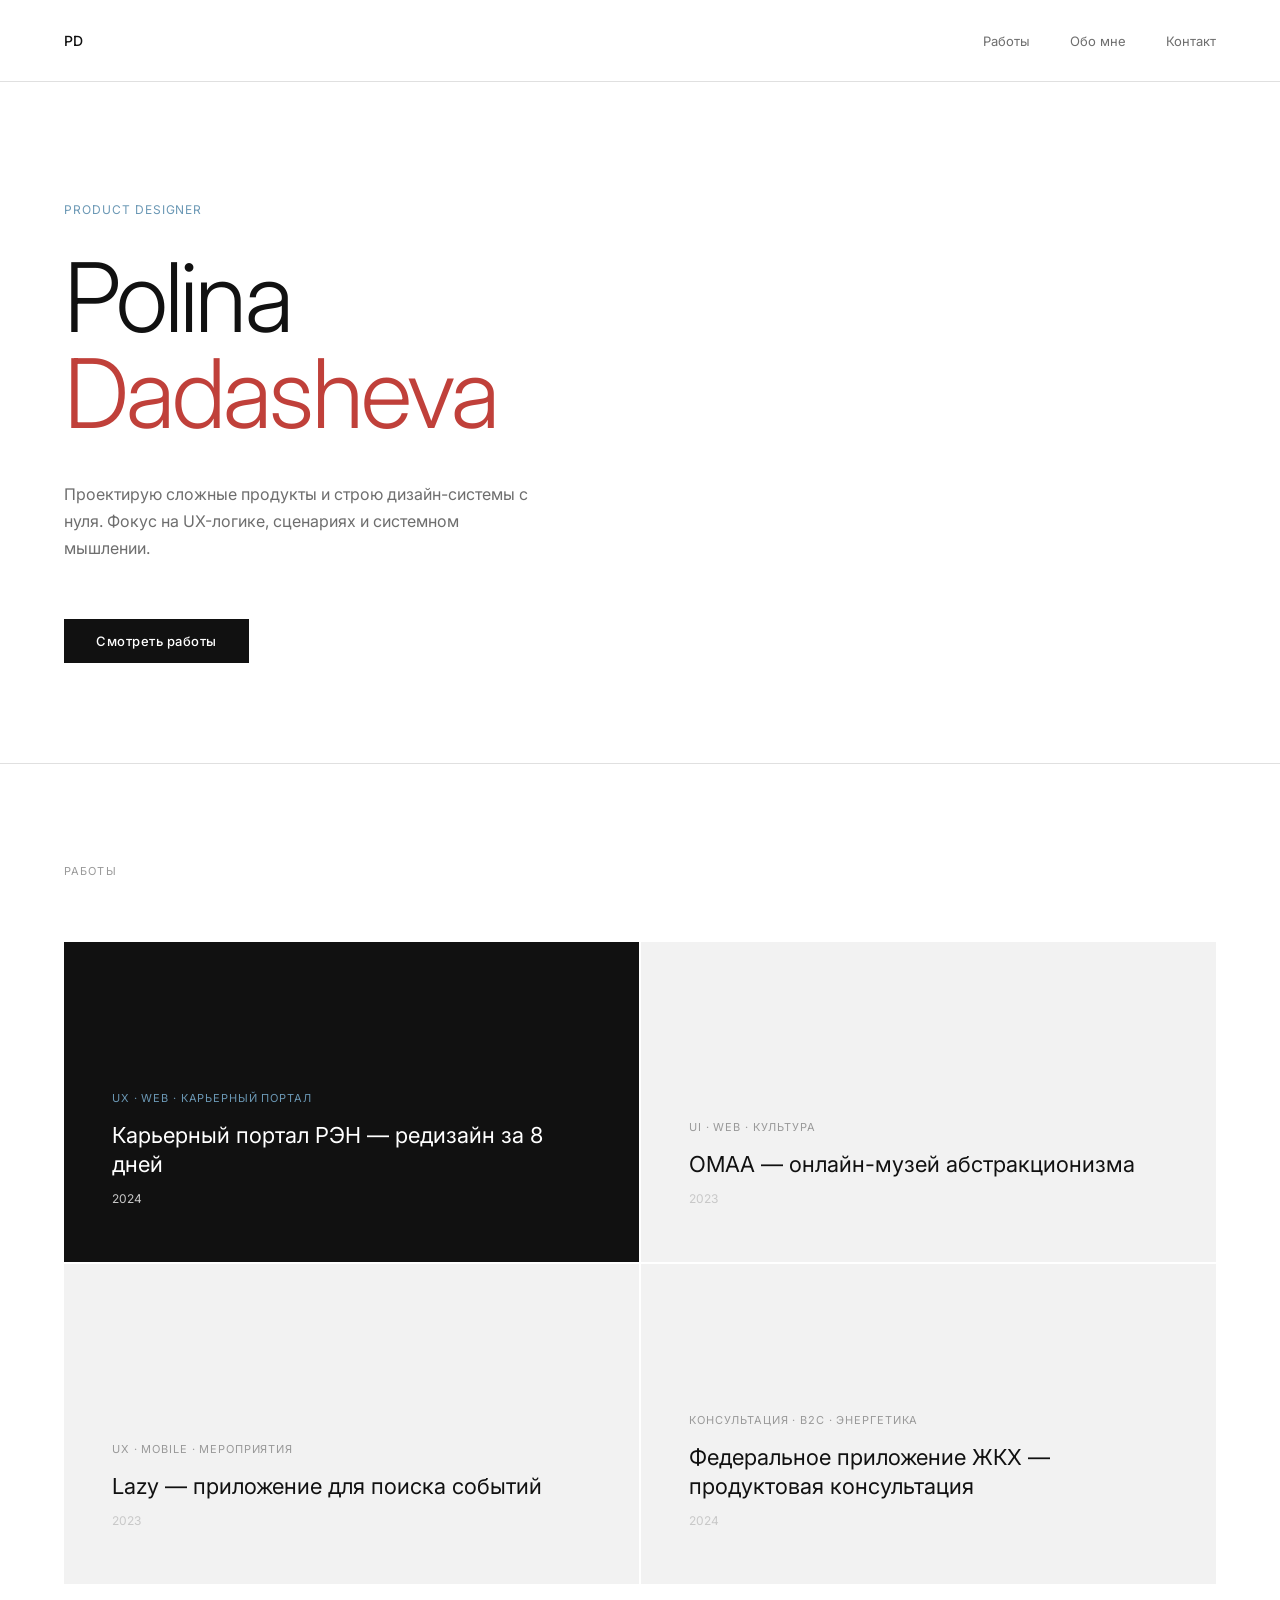
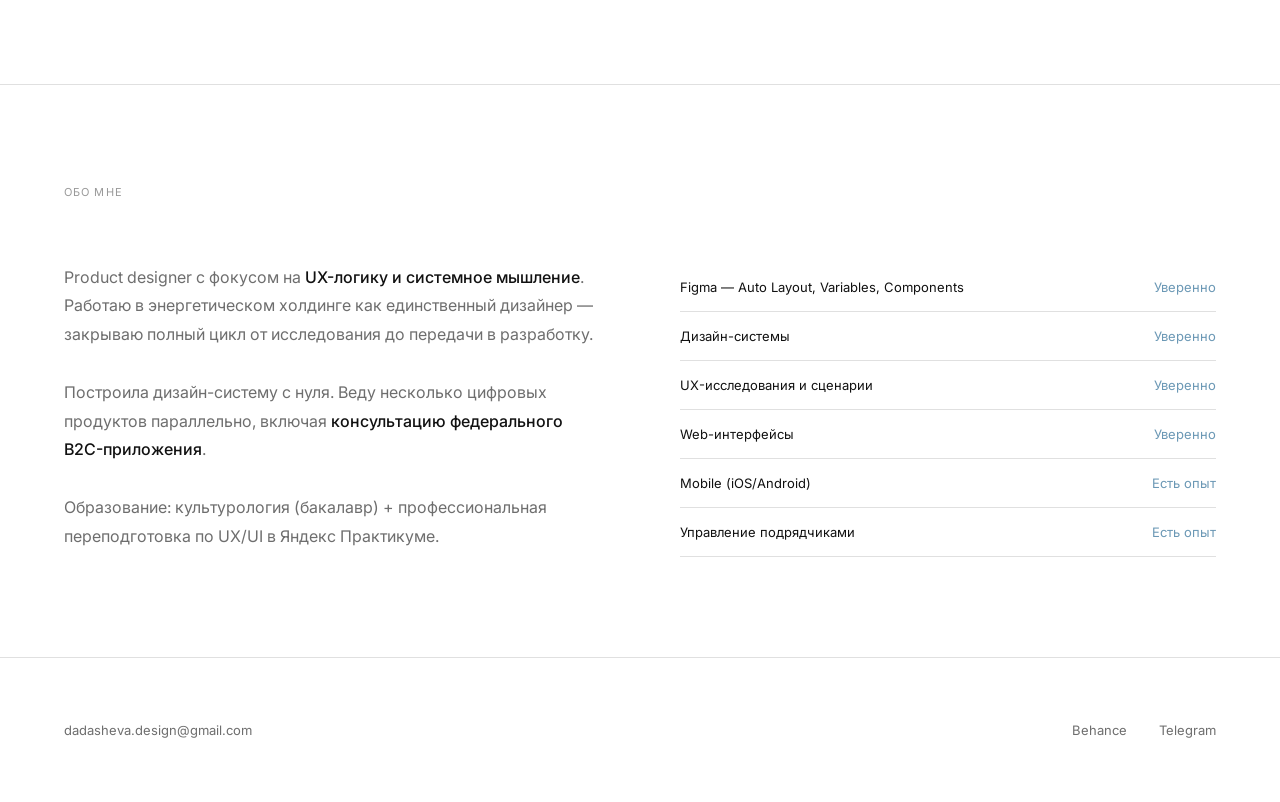
==== index.html @ 85a8cb9a "Update index.html" ====
<!DOCTYPE html>
<html lang="ru">
<head>
  <meta charset="UTF-8">
  <meta name="viewport" content="width=device-width, initial-scale=1.0">
  <title>Polina Dadasheva — Product Designer</title>
  <link rel="preconnect" href="https://fonts.googleapis.com">
  <link href="https://fonts.googleapis.com/css2?family=Inter:wght@300;400;500&display=swap" rel="stylesheet">
  <style>
    * { margin: 0; padding: 0; box-sizing: border-box; }
    body { font-family: 'Inter', sans-serif; background: #fff; color: #111; }
    a { color: inherit; text-decoration: none; }

    nav {
      display: flex;
      justify-content: space-between;
      align-items: center;
      padding: 32px 64px;
      border-bottom: 0.5px solid #E0E0E0;
    }
    .nav-logo { font-size: 14px; font-weight: 500; letter-spacing: 0.02em; }
    .nav-links { display: flex; gap: 40px; }
    .nav-links a { font-size: 13px; color: #6E6E6E; }
    .nav-links a:hover { color: #111; }

    .hero {
      padding: 120px 64px 100px;
      max-width: 1200px;
    }
    .hero-tag {
      font-size: 12px;
      color: #6B98B5;
      letter-spacing: 0.08em;
      text-transform: uppercase;
      margin-bottom: 32px;
    }
    .hero-name {
      font-size: clamp(56px, 8vw, 96px);
      font-weight: 300;
      line-height: 1.0;
      letter-spacing: -0.03em;
      color: #111;
      margin-bottom: 40px;
    }
    .hero-name span { color: #C0403A; }
    .hero-desc {
      font-size: 16px;
      color: #6E6E6E;
      max-width: 480px;
      line-height: 1.7;
      margin-bottom: 56px;
    }
    .hero-cta {
      display: inline-block;
      font-size: 13px;
      font-weight: 500;
      color: #fff;
      background: #111;
      padding: 14px 32px;
      letter-spacing: 0.04em;
    }
    .hero-cta:hover { background: #C0403A; transition: background 0.2s; }

    .section {
      padding: 100px 64px;
      border-top: 0.5px solid #E0E0E0;
    }
    .section-label {
      font-size: 11px;
      color: #999;
      letter-spacing: 0.1em;
      text-transform: uppercase;
      margin-bottom: 64px;
    }

    .works-grid {
      display: grid;
      grid-template-columns: repeat(2, 1fr);
      gap: 2px;
    }
    .work-card {
      background: #F2F2F2;
      padding: 56px 48px;
      min-height: 320px;
      display: flex;
      flex-direction: column;
      justify-content: flex-end;
      cursor: pointer;
      transition: background 0.2s;
    }
    .work-card:hover { background: #E8E8E8; }
    .work-card.accent { background: #111; }
    .work-card.accent:hover { background: #1A1A1A; }
    .work-tag {
      font-size: 11px;
      letter-spacing: 0.08em;
      text-transform: uppercase;
      color: #999;
      margin-bottom: 16px;
    }
    .work-card.accent .work-tag { color: #6B98B5; }
    .work-title {
      font-size: 22px;
      font-weight: 400;
      color: #111;
      line-height: 1.3;
      margin-bottom: 12px;
    }
    .work-card.accent .work-title { color: #fff; }
    .work-year { font-size: 12px; color: #C8C8C8; }

    .about-grid {
      display: grid;
      grid-template-columns: 1fr 1fr;
      gap: 80px;
      align-items: start;
    }
    .about-text {
      font-size: 16px;
      color: #6E6E6E;
      line-height: 1.8;
    }
    .about-text strong { color: #111; font-weight: 500; }
    .skills-list {
      display: flex;
      flex-direction: column;
      gap: 0;
    }
    .skill-item {
      display: flex;
      justify-content: space-between;
      padding: 16px 0;
      border-bottom: 0.5px solid #E0E0E0;
      font-size: 13px;
    }
    .skill-name { color: #111; }
    .skill-level { color: #6B98B5; }

    footer {
      padding: 64px;
      border-top: 0.5px solid #E0E0E0;
      display: flex;
      justify-content: space-between;
      align-items: center;
    }
    .footer-email {
      font-size: 13px;
      color: #6E6E6E;
    }
    .footer-links { display: flex; gap: 32px; }
    .footer-links a {
      font-size: 13px;
      color: #6E6E6E;
    }
    .footer-links a:hover { color: #C0403A; }
  </style>
</head>
<body>

  <nav>
    <div class="nav-logo">PD</div>
    <div class="nav-links">
      <a href="#works">Работы</a>
      <a href="#about">Обо мне</a>
      <a href="#contact">Контакт</a>
    </div>
  </nav>

  <section class="hero">
    <div class="hero-tag">Product Designer</div>
    <h1 class="hero-name">Polina<br><span>Dadasheva</span>
    </h1>
    <p class="hero-desc">Проектирую сложные продукты и строю дизайн-системы с нуля. Фокус на UX-логике, сценариях и системном мышлении.</p>
    <a href="#works" class="hero-cta">Смотреть работы</a>
  </section>

  <section class="section" id="works">
    <div class="section-label">Работы</div>
    <div class="works-grid">
      <div class="work-card accent">
        <div class="work-tag">UX · Web · Карьерный портал</div>
        <div class="work-title">Карьерный портал РЭН — редизайн за 8 дней</div>
        <div class="work-year">2024</div>
      </div>
      <div class="work-card">
        <div class="work-tag">UI · Web · Культура</div>
        <div class="work-title">OMAA — онлайн-музей абстракционизма</div>
        <div class="work-year">2023</div>
      </div>
      <div class="work-card">
        <div class="work-tag">UX · Mobile · Мероприятия</div>
        <div class="work-title">Lazy — приложение для поиска событий</div>
        <div class="work-year">2023</div>
      </div>
      <div class="work-card">
        <div class="work-tag">Консультация · B2C · Энергетика</div>
        <div class="work-title">Федеральное приложение ЖКХ — продуктовая консультация</div>
        <div class="work-year">2024</div>
      </div>
    </div>
  </section>

  <section class="section" id="about">
    <div class="section-label">Обо мне</div>
    <div class="about-grid">
      <div class="about-text">
        <p>Product designer с фокусом на <strong>UX-логику и системное мышление</strong>. Работаю в энергетическом холдинге как единственный дизайнер — закрываю полный цикл от исследования до передачи в разработку.</p>
        <br>
        <p>Построила дизайн-систему с нуля. Веду несколько цифровых продуктов параллельно, включая <strong>консультацию федерального B2C-приложения</strong>.</p>
        <br>
        <p>Образование: культурология (бакалавр) + профессиональная переподготовка по UX/UI в Яндекс Практикуме.</p>
      </div>
      <div class="skills-list">
        <div class="skill-item">
          <span class="skill-name">Figma — Auto Layout, Variables, Components</span>
          <span class="skill-level">Уверенно</span>
        </div>
        <div class="skill-item">
          <span class="skill-name">Дизайн-системы</span>
          <span class="skill-level">Уверенно</span>
        </div>
        <div class="skill-item">
          <span class="skill-name">UX-исследования и сценарии</span>
          <span class="skill-level">Уверенно</span>
        </div>
        <div class="skill-item">
          <span class="skill-name">Web-интерфейсы</span>
          <span class="skill-level">Уверенно</span>
        </div>
        <div class="skill-item">
          <span class="skill-name">Mobile (iOS/Android)</span>
          <span class="skill-level">Есть опыт</span>
        </div>
        <div class="skill-item">
          <span class="skill-name">Управление подрядчиками</span>
          <span class="skill-level">Есть опыт</span>
        </div>
      </div>
    </div>
  </section>

  <footer id="contact">
    <div class="footer-email">dadasheva.design@gmail.com</div>
    <div class="footer-links">
      <a href="https://behance.net/polinadadasheva" target="_blank">Behance</a>
      <a href="#">Telegram</a>
    </div>
  </footer>

</body>
</html>
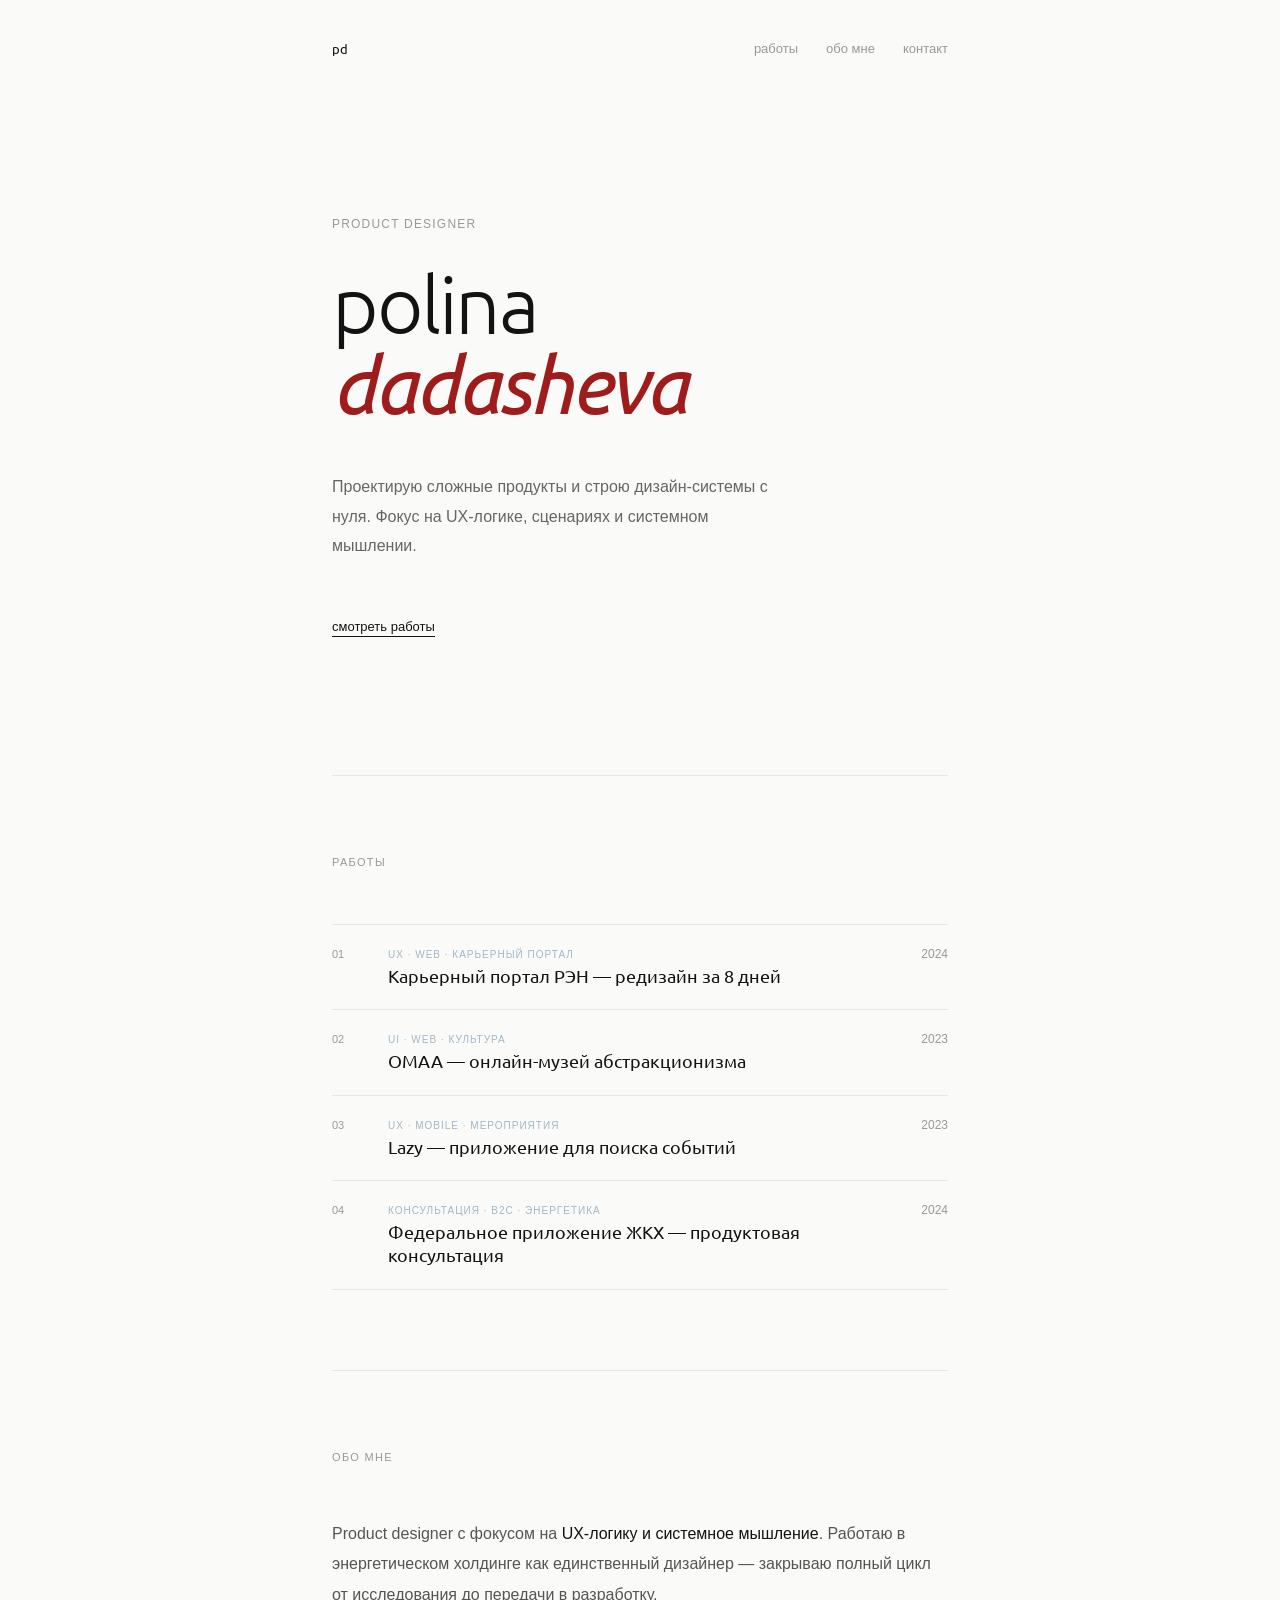
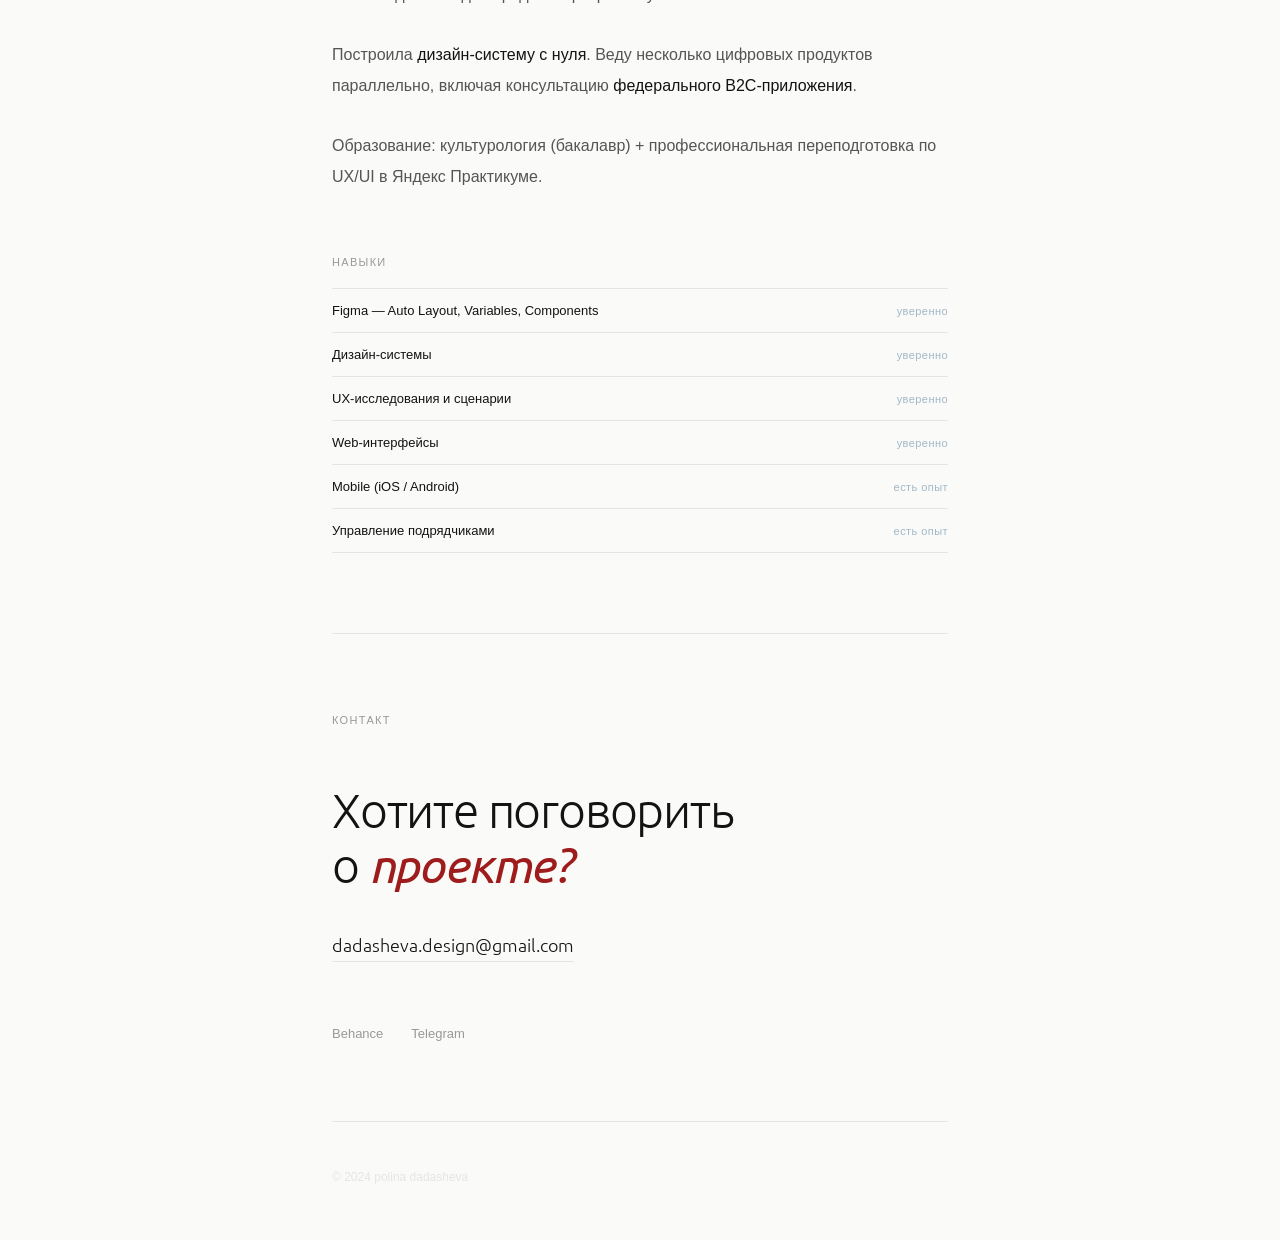
==== commit ac636d66: "Update index.html" ====
--- a/index.html
+++ b/index.html
@@ -3,249 +3,313 @@
 <head>
   <meta charset="UTF-8">
   <meta name="viewport" content="width=device-width, initial-scale=1.0">
-  <title>Polina Dadasheva — Product Designer</title>
+  <title>polina dadasheva</title>
   <link rel="preconnect" href="https://fonts.googleapis.com">
-  <link href="https://fonts.googleapis.com/css2?family=Inter:wght@300;400;500&display=swap" rel="stylesheet">
+  <link href="https://fonts.googleapis.com/css2?family=Ubuntu:ital,wght@0,300;0,400;0,500;1,300;1,400&family=Ubuntu+Sans:wght@300;400;500&display=swap" rel="stylesheet">
   <style>
-    * { margin: 0; padding: 0; box-sizing: border-box; }
-    body { font-family: 'Inter', sans-serif; background: #fff; color: #111; }
+    *, *::before, *::after { margin: 0; padding: 0; box-sizing: border-box; }
+
+    :root {
+      --red:   #9E1C1C;
+      --muted: #999;
+      --rule:  #E5E5E2;
+      --ink:   #131313;
+      --bg:    #FAFAF8;
+      --fd: 'Ubuntu', serif;
+      --fb: 'Ubuntu Sans', sans-serif;
+    }
+
+    html { background: var(--bg); color: var(--ink); }
+    body {
+      font-family: var(--fb);
+      font-weight: 300;
+      max-width: 680px;
+      margin: 0 auto;
+      padding: 0 32px;
+    }
     a { color: inherit; text-decoration: none; }
 
+    /* ── NAV ── */
     nav {
       display: flex;
       justify-content: space-between;
       align-items: center;
-      padding: 32px 64px;
-      border-bottom: 0.5px solid #E0E0E0;
-    }
-    .nav-logo { font-size: 14px; font-weight: 500; letter-spacing: 0.02em; }
-    .nav-links { display: flex; gap: 40px; }
-    .nav-links a { font-size: 13px; color: #6E6E6E; }
-    .nav-links a:hover { color: #111; }
-
+      padding: 40px 0 0;
+      margin-bottom: 0;
+    }
+    .nav-logo {
+      font-family: var(--fd);
+      font-size: 13px;
+      font-weight: 400;
+      letter-spacing: 0.01em;
+      color: var(--ink);
+    }
+    .nav-links {
+      display: flex;
+      gap: 28px;
+    }
+    .nav-links a {
+      font-size: 13px;
+      color: var(--muted);
+      transition: color .15s;
+    }
+    .nav-links a:hover { color: var(--ink); }
+
+    /* ── HERO ── */
     .hero {
-      padding: 120px 64px 100px;
-      max-width: 1200px;
-    }
-    .hero-tag {
+      padding: 160px 0 140px;
+    }
+    .hero-role {
       font-size: 12px;
-      color: #6B98B5;
-      letter-spacing: 0.08em;
+      letter-spacing: 0.1em;
       text-transform: uppercase;
+      color: var(--muted);
       margin-bottom: 32px;
     }
-    .hero-name {
-      font-size: clamp(56px, 8vw, 96px);
+    .hero-h1 {
+      font-family: var(--fd);
       font-weight: 300;
+      font-size: clamp(48px, 9vw, 80px);
       line-height: 1.0;
       letter-spacing: -0.03em;
-      color: #111;
-      margin-bottom: 40px;
-    }
-    .hero-name span { color: #C0403A; }
+      color: var(--ink);
+      margin-bottom: 48px;
+    }
+    .hero-h1 em {
+      font-style: italic;
+      color: var(--red);
+    }
     .hero-desc {
       font-size: 16px;
-      color: #6E6E6E;
-      max-width: 480px;
-      line-height: 1.7;
+      color: #666;
+      line-height: 1.85;
+      max-width: 460px;
       margin-bottom: 56px;
     }
     .hero-cta {
-      display: inline-block;
-      font-size: 13px;
-      font-weight: 500;
-      color: #fff;
-      background: #111;
-      padding: 14px 32px;
-      letter-spacing: 0.04em;
-    }
-    .hero-cta:hover { background: #C0403A; transition: background 0.2s; }
-
-    .section {
-      padding: 100px 64px;
-      border-top: 0.5px solid #E0E0E0;
-    }
-    .section-label {
+      font-size: 13px;
+      color: var(--ink);
+      border-bottom: 1px solid var(--ink);
+      padding-bottom: 2px;
+      transition: color .15s, border-color .15s;
+    }
+    .hero-cta:hover { color: var(--red); border-color: var(--red); }
+
+    /* ── SECTION ── */
+    section {
+      padding: 80px 0;
+      border-top: 0.5px solid var(--rule);
+    }
+    .sec-label {
       font-size: 11px;
-      color: #999;
+      letter-spacing: 0.12em;
+      text-transform: uppercase;
+      color: var(--muted);
+      margin-bottom: 56px;
+    }
+
+    /* ── WORKS ── */
+    .works { display: flex; flex-direction: column; }
+
+    .wrow {
+      display: grid;
+      grid-template-columns: 32px 1fr auto;
+      align-items: baseline;
+      gap: 24px;
+      padding: 22px 0;
+      border-bottom: 0.5px solid var(--rule);
+      text-decoration: none;
+      color: inherit;
+      transition: padding-left .2s;
+      position: relative;
+    }
+    .wrow:first-child { border-top: 0.5px solid var(--rule); }
+    .wrow::before {
+      content: '';
+      position: absolute;
+      left: -32px; top: 0; bottom: 0;
+      width: 0;
+      background: var(--red);
+      transition: width .2s;
+    }
+    .wrow:hover { padding-left: 8px; }
+    .wrow:hover::before { width: 2px; }
+    .wrow:hover .wtitle { color: var(--red); }
+
+    .wnum { font-size: 11px; color: var(--muted); }
+    .winfo { display: flex; flex-direction: column; gap: 4px; }
+    .wtag {
+      font-size: 10px;
       letter-spacing: 0.1em;
       text-transform: uppercase;
-      margin-bottom: 64px;
-    }
-
-    .works-grid {
-      display: grid;
-      grid-template-columns: repeat(2, 1fr);
-      gap: 2px;
-    }
-    .work-card {
-      background: #F2F2F2;
-      padding: 56px 48px;
-      min-height: 320px;
-      display: flex;
-      flex-direction: column;
-      justify-content: flex-end;
-      cursor: pointer;
-      transition: background 0.2s;
-    }
-    .work-card:hover { background: #E8E8E8; }
-    .work-card.accent { background: #111; }
-    .work-card.accent:hover { background: #1A1A1A; }
-    .work-tag {
-      font-size: 11px;
-      letter-spacing: 0.08em;
-      text-transform: uppercase;
-      color: #999;
-      margin-bottom: 16px;
-    }
-    .work-card.accent .work-tag { color: #6B98B5; }
-    .work-title {
-      font-size: 22px;
+      color: #A0B8C8;
+    }
+    .wtitle {
+      font-family: var(--fd);
+      font-size: 18px;
       font-weight: 400;
-      color: #111;
       line-height: 1.3;
-      margin-bottom: 12px;
-    }
-    .work-card.accent .work-title { color: #fff; }
-    .work-year { font-size: 12px; color: #C8C8C8; }
-
-    .about-grid {
-      display: grid;
-      grid-template-columns: 1fr 1fr;
-      gap: 80px;
-      align-items: start;
-    }
+      transition: color .2s;
+    }
+    .wyear { font-size: 12px; color: var(--muted); }
+
+    /* ── ABOUT ── */
     .about-text {
       font-size: 16px;
-      color: #6E6E6E;
-      line-height: 1.8;
-    }
-    .about-text strong { color: #111; font-weight: 500; }
-    .skills-list {
-      display: flex;
-      flex-direction: column;
-      gap: 0;
-    }
-    .skill-item {
-      display: flex;
-      justify-content: space-between;
-      padding: 16px 0;
-      border-bottom: 0.5px solid #E0E0E0;
-      font-size: 13px;
-    }
-    .skill-name { color: #111; }
-    .skill-level { color: #6B98B5; }
-
-    footer {
-      padding: 64px;
-      border-top: 0.5px solid #E0E0E0;
+      color: #555;
+      line-height: 1.9;
+      margin-bottom: 64px;
+    }
+    .about-text strong { font-weight: 500; color: var(--ink); }
+
+    .skills { display: flex; flex-direction: column; }
+    .sk-head {
+      font-size: 11px;
+      letter-spacing: 0.12em;
+      text-transform: uppercase;
+      color: var(--muted);
+      margin-bottom: 20px;
+    }
+    .sk-row {
       display: flex;
       justify-content: space-between;
       align-items: center;
-    }
-    .footer-email {
-      font-size: 13px;
-      color: #6E6E6E;
-    }
-    .footer-links { display: flex; gap: 32px; }
-    .footer-links a {
-      font-size: 13px;
-      color: #6E6E6E;
-    }
-    .footer-links a:hover { color: #C0403A; }
+      padding: 14px 0;
+      border-bottom: 0.5px solid var(--rule);
+      font-size: 13px;
+    }
+    .sk-row:first-of-type { border-top: 0.5px solid var(--rule); }
+    .sk-lvl { font-size: 11px; color: #A0B8C8; letter-spacing: 0.04em; }
+
+    /* ── CONTACT ── */
+    .contact-big {
+      font-family: var(--fd);
+      font-weight: 300;
+      font-size: clamp(28px, 5vw, 48px);
+      line-height: 1.15;
+      letter-spacing: -0.025em;
+      color: var(--ink);
+      margin-bottom: 40px;
+    }
+    .contact-big em { font-style: italic; color: var(--red); }
+
+    .contact-email {
+      font-family: var(--fd);
+      font-size: 18px;
+      font-weight: 300;
+      color: var(--ink);
+      border-bottom: 1px solid var(--rule);
+      padding-bottom: 4px;
+      transition: border-color .2s, color .2s;
+      display: inline-block;
+      margin-bottom: 64px;
+    }
+    .contact-email:hover { border-color: var(--red); color: var(--red); }
+
+    .contact-links { display: flex; gap: 28px; }
+    .contact-links a {
+      font-size: 13px;
+      color: var(--muted);
+      transition: color .15s;
+    }
+    .contact-links a:hover { color: var(--ink); }
+
+    /* ── FOOTER ── */
+    footer {
+      padding: 48px 0 56px;
+      border-top: 0.5px solid var(--rule);
+      font-size: 12px;
+      color: var(--rule);
+    }
   </style>
 </head>
 <body>
 
   <nav>
-    <div class="nav-logo">PD</div>
+    <span class="nav-logo">pd</span>
     <div class="nav-links">
-      <a href="#works">Работы</a>
-      <a href="#about">Обо мне</a>
-      <a href="#contact">Контакт</a>
+      <a href="#works">работы</a>
+      <a href="#about">обо мне</a>
+      <a href="#contact">контакт</a>
     </div>
   </nav>
 
-  <section class="hero">
-    <div class="hero-tag">Product Designer</div>
-    <h1 class="hero-name">Polina<br><span>Dadasheva</span>
-    </h1>
+  <div class="hero">
+    <div class="hero-role">product designer</div>
+    <h1 class="hero-h1">polina<br><em>dadasheva</em></h1>
     <p class="hero-desc">Проектирую сложные продукты и строю дизайн-системы с нуля. Фокус на UX-логике, сценариях и системном мышлении.</p>
-    <a href="#works" class="hero-cta">Смотреть работы</a>
+    <a href="#works" class="hero-cta">смотреть работы</a>
+  </div>
+
+  <section id="works">
+    <div class="sec-label">работы</div>
+    <div class="works">
+      <a class="wrow" href="#">
+        <span class="wnum">01</span>
+        <div class="winfo">
+          <span class="wtag">UX · Web · Карьерный портал</span>
+          <span class="wtitle">Карьерный портал РЭН — редизайн за 8 дней</span>
+        </div>
+        <span class="wyear">2024</span>
+      </a>
+      <a class="wrow" href="#">
+        <span class="wnum">02</span>
+        <div class="winfo">
+          <span class="wtag">UI · Web · Культура</span>
+          <span class="wtitle">OMAA — онлайн-музей абстракционизма</span>
+        </div>
+        <span class="wyear">2023</span>
+      </a>
+      <a class="wrow" href="#">
+        <span class="wnum">03</span>
+        <div class="winfo">
+          <span class="wtag">UX · Mobile · Мероприятия</span>
+          <span class="wtitle">Lazy — приложение для поиска событий</span>
+        </div>
+        <span class="wyear">2023</span>
+      </a>
+      <a class="wrow" href="#">
+        <span class="wnum">04</span>
+        <div class="winfo">
+          <span class="wtag">Консультация · B2C · Энергетика</span>
+          <span class="wtitle">Федеральное приложение ЖКХ — продуктовая консультация</span>
+        </div>
+        <span class="wyear">2024</span>
+      </a>
+    </div>
   </section>
 
-  <section class="section" id="works">
-    <div class="section-label">Работы</div>
-    <div class="works-grid">
-      <div class="work-card accent">
-        <div class="work-tag">UX · Web · Карьерный портал</div>
-        <div class="work-title">Карьерный портал РЭН — редизайн за 8 дней</div>
-        <div class="work-year">2024</div>
-      </div>
-      <div class="work-card">
-        <div class="work-tag">UI · Web · Культура</div>
-        <div class="work-title">OMAA — онлайн-музей абстракционизма</div>
-        <div class="work-year">2023</div>
-      </div>
-      <div class="work-card">
-        <div class="work-tag">UX · Mobile · Мероприятия</div>
-        <div class="work-title">Lazy — приложение для поиска событий</div>
-        <div class="work-year">2023</div>
-      </div>
-      <div class="work-card">
-        <div class="work-tag">Консультация · B2C · Энергетика</div>
-        <div class="work-title">Федеральное приложение ЖКХ — продуктовая консультация</div>
-        <div class="work-year">2024</div>
-      </div>
+  <section id="about">
+    <div class="sec-label">обо мне</div>
+    <div class="about-text">
+      <p>Product designer с фокусом на <strong>UX-логику и системное мышление</strong>. Работаю в энергетическом холдинге как единственный дизайнер — закрываю полный цикл от исследования до передачи в разработку.</p>
+      <br>
+      <p>Построила <strong>дизайн-систему с нуля</strong>. Веду несколько цифровых продуктов параллельно, включая консультацию <strong>федерального B2C-приложения</strong>.</p>
+      <br>
+      <p>Образование: культурология (бакалавр) + профессиональная переподготовка по UX/UI в Яндекс Практикуме.</p>
+    </div>
+    <div class="sk-head">навыки</div>
+    <div class="skills">
+      <div class="sk-row"><span>Figma — Auto Layout, Variables, Components</span><span class="sk-lvl">уверенно</span></div>
+      <div class="sk-row"><span>Дизайн-системы</span><span class="sk-lvl">уверенно</span></div>
+      <div class="sk-row"><span>UX-исследования и сценарии</span><span class="sk-lvl">уверенно</span></div>
+      <div class="sk-row"><span>Web-интерфейсы</span><span class="sk-lvl">уверенно</span></div>
+      <div class="sk-row"><span>Mobile (iOS / Android)</span><span class="sk-lvl">есть опыт</span></div>
+      <div class="sk-row"><span>Управление подрядчиками</span><span class="sk-lvl">есть опыт</span></div>
     </div>
   </section>
 
-  <section class="section" id="about">
-    <div class="section-label">Обо мне</div>
-    <div class="about-grid">
-      <div class="about-text">
-        <p>Product designer с фокусом на <strong>UX-логику и системное мышление</strong>. Работаю в энергетическом холдинге как единственный дизайнер — закрываю полный цикл от исследования до передачи в разработку.</p>
-        <br>
-        <p>Построила дизайн-систему с нуля. Веду несколько цифровых продуктов параллельно, включая <strong>консультацию федерального B2C-приложения</strong>.</p>
-        <br>
-        <p>Образование: культурология (бакалавр) + профессиональная переподготовка по UX/UI в Яндекс Практикуме.</p>
-      </div>
-      <div class="skills-list">
-        <div class="skill-item">
-          <span class="skill-name">Figma — Auto Layout, Variables, Components</span>
-          <span class="skill-level">Уверенно</span>
-        </div>
-        <div class="skill-item">
-          <span class="skill-name">Дизайн-системы</span>
-          <span class="skill-level">Уверенно</span>
-        </div>
-        <div class="skill-item">
-          <span class="skill-name">UX-исследования и сценарии</span>
-          <span class="skill-level">Уверенно</span>
-        </div>
-        <div class="skill-item">
-          <span class="skill-name">Web-интерфейсы</span>
-          <span class="skill-level">Уверенно</span>
-        </div>
-        <div class="skill-item">
-          <span class="skill-name">Mobile (iOS/Android)</span>
-          <span class="skill-level">Есть опыт</span>
-        </div>
-        <div class="skill-item">
-          <span class="skill-name">Управление подрядчиками</span>
-          <span class="skill-level">Есть опыт</span>
-        </div>
-      </div>
+  <section id="contact">
+    <div class="sec-label">контакт</div>
+    <p class="contact-big">Хотите поговорить<br>о <em>проекте?</em></p>
+    <a href="mailto:dadasheva.design@gmail.com" class="contact-email">dadasheva.design@gmail.com</a>
+    <div class="contact-links">
+      <a href="https://behance.net/polinadadasheva" target="_blank">Behance</a>
+      <a href="#" target="_blank">Telegram</a>
     </div>
   </section>
 
-  <footer id="contact">
-    <div class="footer-email">dadasheva.design@gmail.com</div>
-    <div class="footer-links">
-      <a href="https://behance.net/polinadadasheva" target="_blank">Behance</a>
-      <a href="#">Telegram</a>
-    </div>
-  </footer>
+  <footer>© 2024 polina dadasheva</footer>
 
 </body>
 </html>
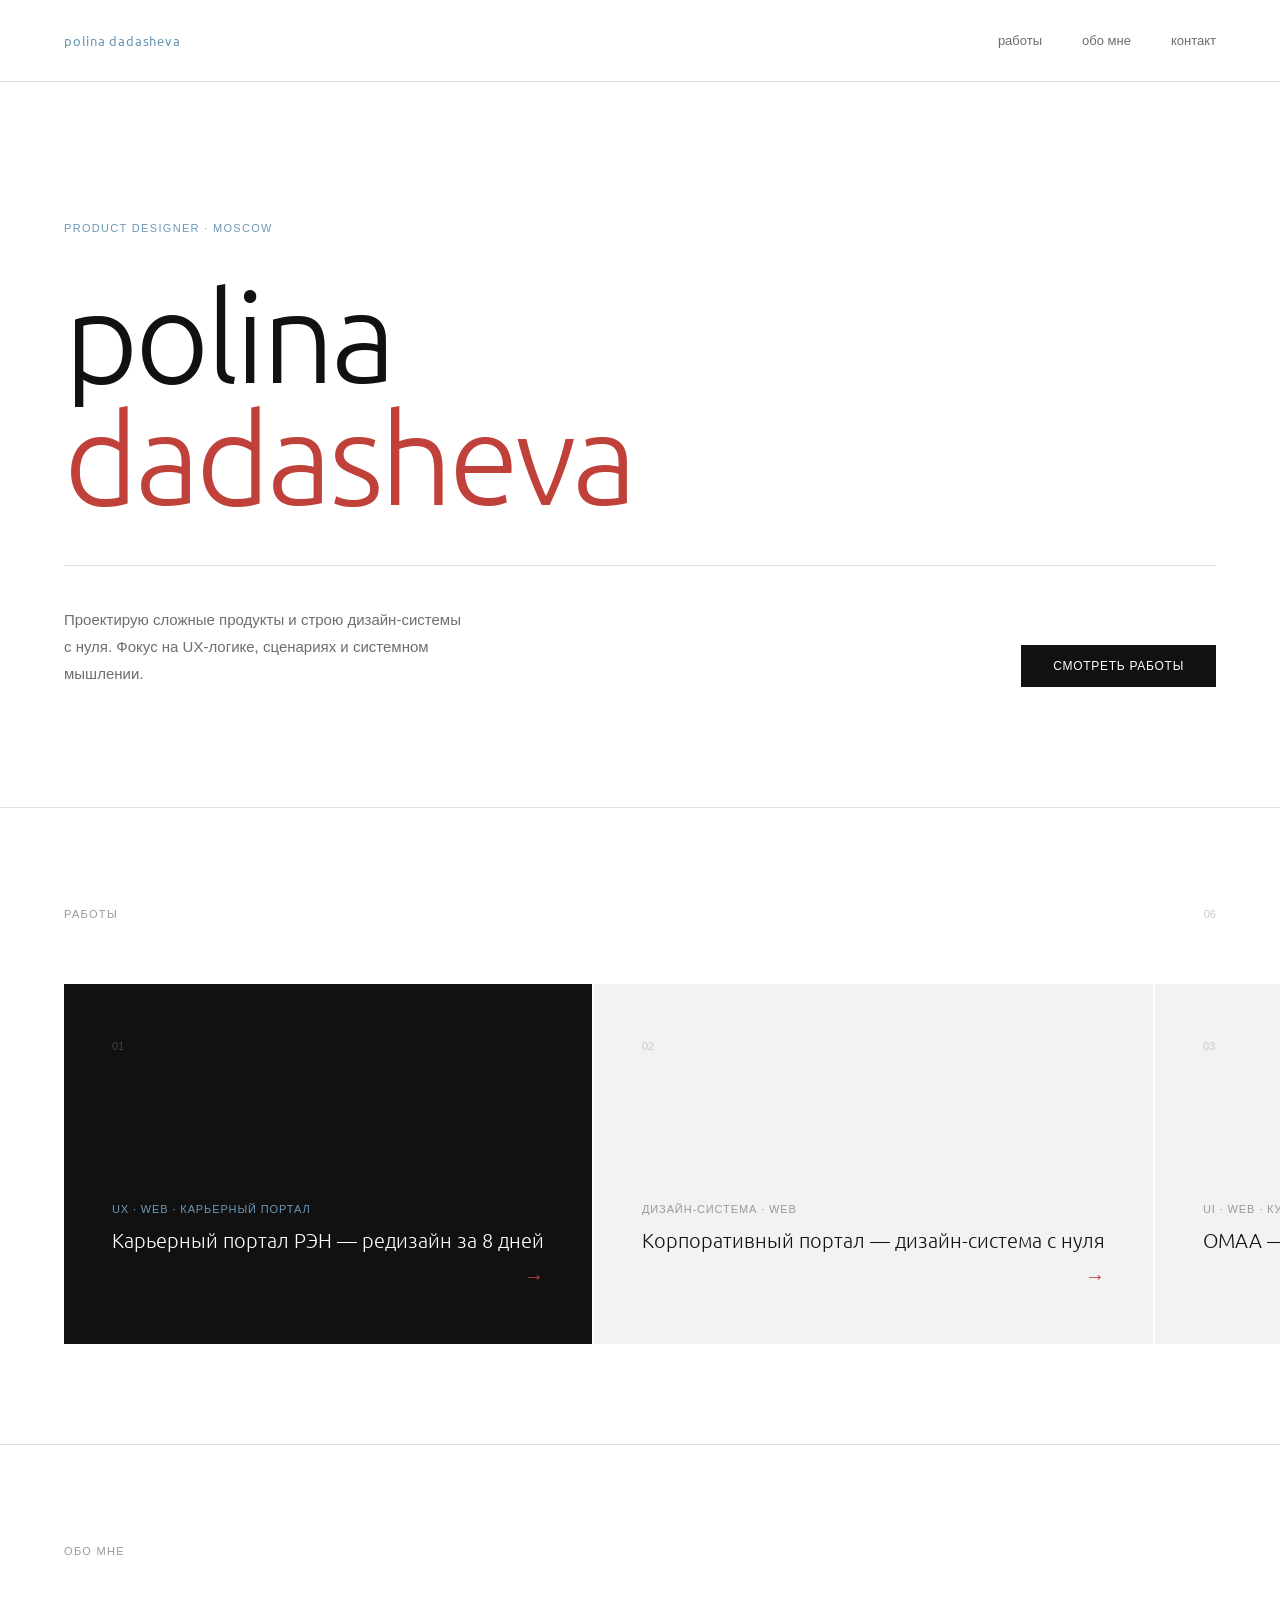
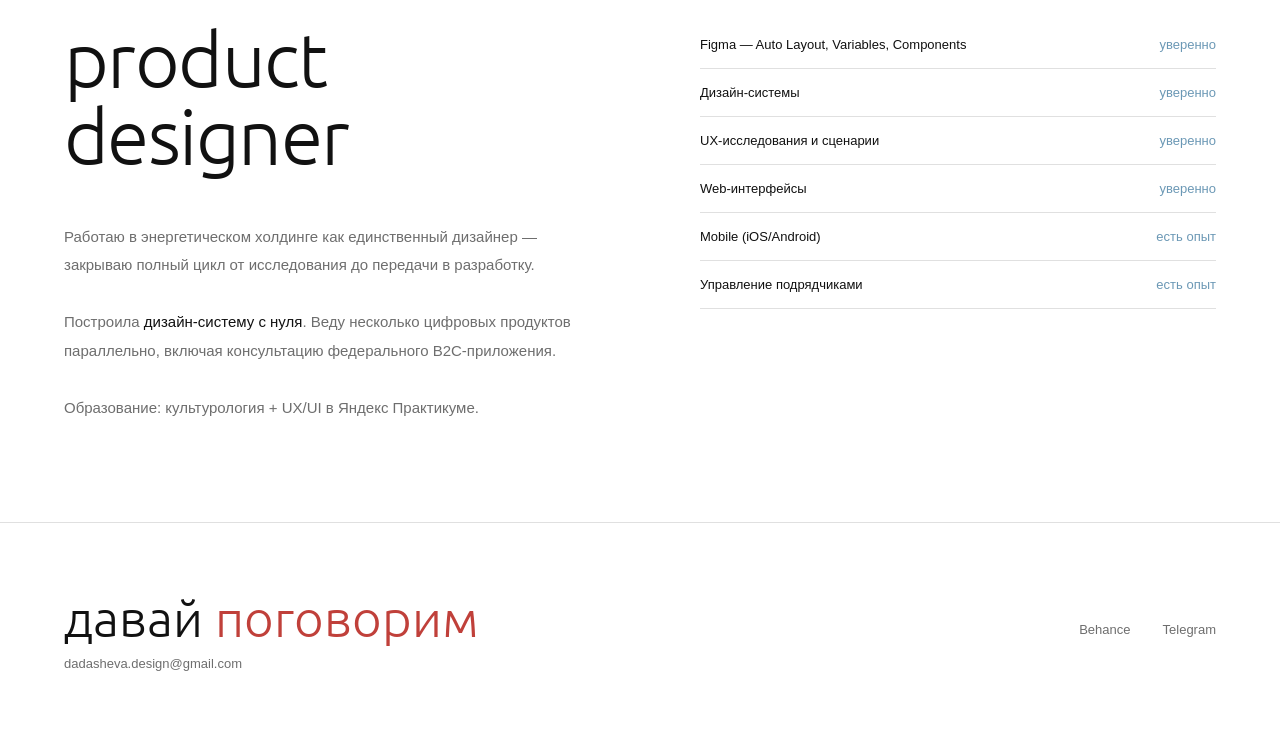
==== commit da98e517: "Update index.html" ====
--- a/index.html
+++ b/index.html
@@ -3,230 +3,204 @@
 <head>
   <meta charset="UTF-8">
   <meta name="viewport" content="width=device-width, initial-scale=1.0">
-  <title>polina dadasheva</title>
+  <title>Polina Dadasheva — Product Designer</title>
   <link rel="preconnect" href="https://fonts.googleapis.com">
-  <link href="https://fonts.googleapis.com/css2?family=Ubuntu:ital,wght@0,300;0,400;0,500;1,300;1,400&family=Ubuntu+Sans:wght@300;400;500&display=swap" rel="stylesheet">
+  <link href="https://fonts.googleapis.com/css2?family=Ubuntu:wght@300;400;500&family=Ubuntu+Sans:wght@300;400;500&display=swap" rel="stylesheet">
   <style>
-    *, *::before, *::after { margin: 0; padding: 0; box-sizing: border-box; }
-
-    :root {
-      --red:   #9E1C1C;
-      --muted: #999;
-      --rule:  #E5E5E2;
-      --ink:   #131313;
-      --bg:    #FAFAF8;
-      --fd: 'Ubuntu', serif;
-      --fb: 'Ubuntu Sans', sans-serif;
-    }
-
-    html { background: var(--bg); color: var(--ink); }
-    body {
-      font-family: var(--fb);
-      font-weight: 300;
-      max-width: 680px;
-      margin: 0 auto;
-      padding: 0 32px;
-    }
+    * { margin: 0; padding: 0; box-sizing: border-box; }
+    body { font-family: 'Ubuntu Sans', sans-serif; background: #fff; color: #111; }
     a { color: inherit; text-decoration: none; }
 
-    /* ── NAV ── */
     nav {
       display: flex;
       justify-content: space-between;
       align-items: center;
-      padding: 40px 0 0;
-      margin-bottom: 0;
-    }
-    .nav-logo {
-      font-family: var(--fd);
-      font-size: 13px;
-      font-weight: 400;
-      letter-spacing: 0.01em;
-      color: var(--ink);
-    }
-    .nav-links {
-      display: flex;
-      gap: 28px;
-    }
-    .nav-links a {
-      font-size: 13px;
-      color: var(--muted);
-      transition: color .15s;
-    }
-    .nav-links a:hover { color: var(--ink); }
-
-    /* ── HERO ── */
+      padding: 32px 64px;
+      border-bottom: 0.5px solid #E0E0E0;
+      position: sticky;
+      top: 0;
+      background: #fff;
+      z-index: 10;
+    }
+    .nav-logo { font-family: 'Ubuntu', serif; font-size: 13px; font-weight: 400; letter-spacing: 0.06em; color: #6B98B5; }
+    .nav-links { display: flex; gap: 40px; }
+    .nav-links a { font-size: 13px; color: #6E6E6E; }
+    .nav-links a:hover { color: #C0403A; transition: color 0.2s; }
+
     .hero {
-      padding: 160px 0 140px;
-    }
-    .hero-role {
-      font-size: 12px;
-      letter-spacing: 0.1em;
-      text-transform: uppercase;
-      color: var(--muted);
-      margin-bottom: 32px;
-    }
-    .hero-h1 {
-      font-family: var(--fd);
-      font-weight: 300;
-      font-size: clamp(48px, 9vw, 80px);
-      line-height: 1.0;
-      letter-spacing: -0.03em;
-      color: var(--ink);
-      margin-bottom: 48px;
-    }
-    .hero-h1 em {
-      font-style: italic;
-      color: var(--red);
-    }
-    .hero-desc {
-      font-size: 16px;
-      color: #666;
-      line-height: 1.85;
-      max-width: 460px;
-      margin-bottom: 56px;
-    }
-    .hero-cta {
-      font-size: 13px;
-      color: var(--ink);
-      border-bottom: 1px solid var(--ink);
-      padding-bottom: 2px;
-      transition: color .15s, border-color .15s;
-    }
-    .hero-cta:hover { color: var(--red); border-color: var(--red); }
-
-    /* ── SECTION ── */
-    section {
-      padding: 80px 0;
-      border-top: 0.5px solid var(--rule);
-    }
-    .sec-label {
+      padding: 140px 64px 120px;
+    }
+    .hero-tag {
       font-size: 11px;
+      color: #6B98B5;
       letter-spacing: 0.12em;
       text-transform: uppercase;
-      color: var(--muted);
-      margin-bottom: 56px;
-    }
-
-    /* ── WORKS ── */
-    .works { display: flex; flex-direction: column; }
-
-    .wrow {
-      display: grid;
-      grid-template-columns: 32px 1fr auto;
+      margin-bottom: 40px;
+    }
+    .hero-name {
+      font-family: 'Ubuntu', serif;
+      font-size: clamp(72px, 10vw, 128px);
+      font-weight: 300;
+      line-height: 0.95;
+      letter-spacing: -0.03em;
+      color: #111;
+      margin-bottom: 48px;
+    }
+    .hero-name .accent { color: #C0403A; }
+    .hero-bottom {
+      display: flex;
+      justify-content: space-between;
+      align-items: flex-end;
+      border-top: 0.5px solid #E0E0E0;
+      padding-top: 40px;
+      margin-top: 40px;
+    }
+    .hero-desc {
+      font-size: 15px;
+      color: #6E6E6E;
+      max-width: 400px;
+      line-height: 1.8;
+    }
+    .hero-cta {
+      display: inline-block;
+      font-size: 12px;
+      font-weight: 500;
+      color: #fff;
+      background: #111;
+      padding: 14px 32px;
+      letter-spacing: 0.06em;
+      text-transform: uppercase;
+      flex-shrink: 0;
+    }
+    .hero-cta:hover { background: #C0403A; transition: background 0.2s; }
+
+    .section {
+      padding: 100px 64px;
+      border-top: 0.5px solid #E0E0E0;
+    }
+    .section-header {
+      display: flex;
+      justify-content: space-between;
       align-items: baseline;
-      gap: 24px;
-      padding: 22px 0;
-      border-bottom: 0.5px solid var(--rule);
-      text-decoration: none;
-      color: inherit;
-      transition: padding-left .2s;
-      position: relative;
-    }
-    .wrow:first-child { border-top: 0.5px solid var(--rule); }
-    .wrow::before {
-      content: '';
-      position: absolute;
-      left: -32px; top: 0; bottom: 0;
-      width: 0;
-      background: var(--red);
-      transition: width .2s;
-    }
-    .wrow:hover { padding-left: 8px; }
-    .wrow:hover::before { width: 2px; }
-    .wrow:hover .wtitle { color: var(--red); }
-
-    .wnum { font-size: 11px; color: var(--muted); }
-    .winfo { display: flex; flex-direction: column; gap: 4px; }
-    .wtag {
-      font-size: 10px;
-      letter-spacing: 0.1em;
-      text-transform: uppercase;
-      color: #A0B8C8;
-    }
-    .wtitle {
-      font-family: var(--fd);
-      font-size: 18px;
-      font-weight: 400;
-      line-height: 1.3;
-      transition: color .2s;
-    }
-    .wyear { font-size: 12px; color: var(--muted); }
-
-    /* ── ABOUT ── */
-    .about-text {
-      font-size: 16px;
-      color: #555;
-      line-height: 1.9;
       margin-bottom: 64px;
     }
-    .about-text strong { font-weight: 500; color: var(--ink); }
-
-    .skills { display: flex; flex-direction: column; }
-    .sk-head {
+    .section-label {
       font-size: 11px;
+      color: #999;
       letter-spacing: 0.12em;
       text-transform: uppercase;
-      color: var(--muted);
-      margin-bottom: 20px;
-    }
-    .sk-row {
+    }
+    .section-count { font-size: 11px; color: #C8C8C8; }
+
+    .works-scroll {
+      display: flex;
+      gap: 2px;
+      overflow-x: auto;
+      scrollbar-width: none;
+      cursor: grab;
+      margin: 0 -64px;
+      padding: 0 64px;
+    }
+    .works-scroll::-webkit-scrollbar { display: none; }
+    .works-scroll:active { cursor: grabbing; }
+
+    .work-card {
+      background: #F2F2F2;
+      padding: 56px 48px;
+      min-width: 420px;
+      min-height: 360px;
+      display: flex;
+      flex-direction: column;
+      justify-content: space-between;
+      flex-shrink: 0;
+      transition: background 0.2s;
+    }
+    .work-card:hover { background: #E8E8E8; }
+    .work-card.dark { background: #111; }
+    .work-card.dark:hover { background: #1A1A1A; }
+
+    .work-number { font-size: 11px; color: #C8C8C8; }
+    .work-card.dark .work-number { color: #444; }
+
+    .work-bottom { display: flex; flex-direction: column; gap: 12px; }
+    .work-tag {
+      font-size: 11px;
+      letter-spacing: 0.08em;
+      text-transform: uppercase;
+      color: #999;
+    }
+    .work-card.dark .work-tag { color: #6B98B5; }
+    .work-title {
+      font-family: 'Ubuntu', serif;
+      font-size: 20px;
+      font-weight: 300;
+      color: #111;
+      line-height: 1.3;
+    }
+    .work-card.dark .work-title { color: #fff; }
+    .work-arrow {
+      font-size: 20px;
+      color: #C0403A;
+      align-self: flex-end;
+    }
+
+    .about-grid {
+      display: grid;
+      grid-template-columns: 1fr 1fr;
+      gap: 120px;
+      align-items: start;
+    }
+    .about-name {
+      font-family: 'Ubuntu', serif;
+      font-size: clamp(48px, 6vw, 80px);
+      font-weight: 300;
+      line-height: 1.0;
+      letter-spacing: -0.02em;
+      color: #111;
+      margin-bottom: 48px;
+    }
+    .about-text {
+      font-size: 15px;
+      color: #6E6E6E;
+      line-height: 1.9;
+    }
+    .about-text strong { color: #111; font-weight: 500; }
+    .skills-list { display: flex; flex-direction: column; }
+    .skill-item {
+      display: flex;
+      justify-content: space-between;
+      padding: 16px 0;
+      border-bottom: 0.5px solid #E0E0E0;
+      font-size: 13px;
+    }
+    .skill-name { color: #111; }
+    .skill-level { color: #6B98B5; }
+
+    footer {
+      padding: 64px;
+      border-top: 0.5px solid #E0E0E0;
       display: flex;
       justify-content: space-between;
       align-items: center;
-      padding: 14px 0;
-      border-bottom: 0.5px solid var(--rule);
-      font-size: 13px;
-    }
-    .sk-row:first-of-type { border-top: 0.5px solid var(--rule); }
-    .sk-lvl { font-size: 11px; color: #A0B8C8; letter-spacing: 0.04em; }
-
-    /* ── CONTACT ── */
-    .contact-big {
-      font-family: var(--fd);
+    }
+    .footer-left { display: flex; flex-direction: column; gap: 8px; }
+    .footer-big {
+      font-family: 'Ubuntu', serif;
+      font-size: clamp(32px, 4vw, 56px);
       font-weight: 300;
-      font-size: clamp(28px, 5vw, 48px);
-      line-height: 1.15;
-      letter-spacing: -0.025em;
-      color: var(--ink);
-      margin-bottom: 40px;
-    }
-    .contact-big em { font-style: italic; color: var(--red); }
-
-    .contact-email {
-      font-family: var(--fd);
-      font-size: 18px;
-      font-weight: 300;
-      color: var(--ink);
-      border-bottom: 1px solid var(--rule);
-      padding-bottom: 4px;
-      transition: border-color .2s, color .2s;
-      display: inline-block;
-      margin-bottom: 64px;
-    }
-    .contact-email:hover { border-color: var(--red); color: var(--red); }
-
-    .contact-links { display: flex; gap: 28px; }
-    .contact-links a {
-      font-size: 13px;
-      color: var(--muted);
-      transition: color .15s;
-    }
-    .contact-links a:hover { color: var(--ink); }
-
-    /* ── FOOTER ── */
-    footer {
-      padding: 48px 0 56px;
-      border-top: 0.5px solid var(--rule);
-      font-size: 12px;
-      color: var(--rule);
-    }
+      color: #111;
+    }
+    .footer-big span { color: #C0403A; }
+    .footer-email { font-size: 13px; color: #6E6E6E; }
+    .footer-links { display: flex; gap: 32px; }
+    .footer-links a { font-size: 13px; color: #6E6E6E; }
+    .footer-links a:hover { color: #C0403A; }
   </style>
 </head>
 <body>
 
   <nav>
-    <span class="nav-logo">pd</span>
+    <div class="nav-logo">polina dadasheva</div>
     <div class="nav-links">
       <a href="#works">работы</a>
       <a href="#about">обо мне</a>
@@ -234,82 +208,129 @@
     </div>
   </nav>
 
-  <div class="hero">
-    <div class="hero-role">product designer</div>
-    <h1 class="hero-h1">polina<br><em>dadasheva</em></h1>
-    <p class="hero-desc">Проектирую сложные продукты и строю дизайн-системы с нуля. Фокус на UX-логике, сценариях и системном мышлении.</p>
-    <a href="#works" class="hero-cta">смотреть работы</a>
-  </div>
-
-  <section id="works">
-    <div class="sec-label">работы</div>
-    <div class="works">
-      <a class="wrow" href="#">
-        <span class="wnum">01</span>
-        <div class="winfo">
-          <span class="wtag">UX · Web · Карьерный портал</span>
-          <span class="wtitle">Карьерный портал РЭН — редизайн за 8 дней</span>
-        </div>
-        <span class="wyear">2024</span>
-      </a>
-      <a class="wrow" href="#">
-        <span class="wnum">02</span>
-        <div class="winfo">
-          <span class="wtag">UI · Web · Культура</span>
-          <span class="wtitle">OMAA — онлайн-музей абстракционизма</span>
-        </div>
-        <span class="wyear">2023</span>
-      </a>
-      <a class="wrow" href="#">
-        <span class="wnum">03</span>
-        <div class="winfo">
-          <span class="wtag">UX · Mobile · Мероприятия</span>
-          <span class="wtitle">Lazy — приложение для поиска событий</span>
-        </div>
-        <span class="wyear">2023</span>
-      </a>
-      <a class="wrow" href="#">
-        <span class="wnum">04</span>
-        <div class="winfo">
-          <span class="wtag">Консультация · B2C · Энергетика</span>
-          <span class="wtitle">Федеральное приложение ЖКХ — продуктовая консультация</span>
-        </div>
-        <span class="wyear">2024</span>
-      </a>
+  <section class="hero">
+    <div class="hero-tag">Product Designer · Moscow</div>
+    <h1 class="hero-name">polina<br><span class="accent">dadasheva</span></h1>
+    <div class="hero-bottom">
+      <p class="hero-desc">Проектирую сложные продукты и строю дизайн-системы с нуля. Фокус на UX-логике, сценариях и системном мышлении.</p>
+      <a href="#works" class="hero-cta">Смотреть работы</a>
     </div>
   </section>
 
-  <section id="about">
-    <div class="sec-label">обо мне</div>
-    <div class="about-text">
-      <p>Product designer с фокусом на <strong>UX-логику и системное мышление</strong>. Работаю в энергетическом холдинге как единственный дизайнер — закрываю полный цикл от исследования до передачи в разработку.</p>
-      <br>
-      <p>Построила <strong>дизайн-систему с нуля</strong>. Веду несколько цифровых продуктов параллельно, включая консультацию <strong>федерального B2C-приложения</strong>.</p>
-      <br>
-      <p>Образование: культурология (бакалавр) + профессиональная переподготовка по UX/UI в Яндекс Практикуме.</p>
-    </div>
-    <div class="sk-head">навыки</div>
-    <div class="skills">
-      <div class="sk-row"><span>Figma — Auto Layout, Variables, Components</span><span class="sk-lvl">уверенно</span></div>
-      <div class="sk-row"><span>Дизайн-системы</span><span class="sk-lvl">уверенно</span></div>
-      <div class="sk-row"><span>UX-исследования и сценарии</span><span class="sk-lvl">уверенно</span></div>
-      <div class="sk-row"><span>Web-интерфейсы</span><span class="sk-lvl">уверенно</span></div>
-      <div class="sk-row"><span>Mobile (iOS / Android)</span><span class="sk-lvl">есть опыт</span></div>
-      <div class="sk-row"><span>Управление подрядчиками</span><span class="sk-lvl">есть опыт</span></div>
+  <section class="section" id="works">
+    <div class="section-header">
+      <div class="section-label">Работы</div>
+      <div class="section-count">06</div>
+    </div>
+    <div class="works-scroll">
+      <div class="work-card dark">
+        <div class="work-number">01</div>
+        <div class="work-bottom">
+          <div class="work-tag">UX · Web · Карьерный портал</div>
+          <div class="work-title">Карьерный портал РЭН — редизайн за 8 дней</div>
+          <div class="work-arrow">→</div>
+        </div>
+      </div>
+      <div class="work-card">
+        <div class="work-number">02</div>
+        <div class="work-bottom">
+          <div class="work-tag">Дизайн-система · Web</div>
+          <div class="work-title">Корпоративный портал — дизайн-система с нуля</div>
+          <div class="work-arrow">→</div>
+        </div>
+      </div>
+      <div class="work-card">
+        <div class="work-number">03</div>
+        <div class="work-bottom">
+          <div class="work-tag">UI · Web · Культура</div>
+          <div class="work-title">OMAA — онлайн-музей абстракционизма</div>
+          <div class="work-arrow">→</div>
+        </div>
+      </div>
+      <div class="work-card">
+        <div class="work-number">04</div>
+        <div class="work-bottom">
+          <div class="work-tag">UX · Mobile · Мероприятия</div>
+          <div class="work-title">Lazy — приложение для поиска событий</div>
+          <div class="work-arrow">→</div>
+        </div>
+      </div>
+      <div class="work-card">
+        <div class="work-number">05</div>
+        <div class="work-bottom">
+          <div class="work-tag">Консультация · B2C · Энергетика</div>
+          <div class="work-title">Федеральное приложение ЖКХ</div>
+          <div class="work-arrow">→</div>
+        </div>
+      </div>
+      <div class="work-card">
+        <div class="work-number">06</div>
+        <div class="work-bottom">
+          <div class="work-tag">Web · Лендинг · Энергетика</div>
+          <div class="work-title">Лендинг Мосэнерго — в процессе</div>
+          <div class="work-arrow">→</div>
+        </div>
+      </div>
     </div>
   </section>
 
-  <section id="contact">
-    <div class="sec-label">контакт</div>
-    <p class="contact-big">Хотите поговорить<br>о <em>проекте?</em></p>
-    <a href="mailto:dadasheva.design@gmail.com" class="contact-email">dadasheva.design@gmail.com</a>
-    <div class="contact-links">
+  <section class="section" id="about">
+    <div class="section-header">
+      <div class="section-label">Обо мне</div>
+    </div>
+    <div class="about-grid">
+      <div>
+        <div class="about-name">product<br>designer</div>
+        <p class="about-text">Работаю в энергетическом холдинге как единственный дизайнер — закрываю полный цикл от исследования до передачи в разработку.<br><br>Построила <strong>дизайн-систему с нуля</strong>. Веду несколько цифровых продуктов параллельно, включая консультацию федерального B2C-приложения.<br><br>Образование: культурология + UX/UI в Яндекс Практикуме.</p>
+      </div>
+      <div class="skills-list">
+        <div class="skill-item">
+          <span class="skill-name">Figma — Auto Layout, Variables, Components</span>
+          <span class="skill-level">уверенно</span>
+        </div>
+        <div class="skill-item">
+          <span class="skill-name">Дизайн-системы</span>
+          <span class="skill-level">уверенно</span>
+        </div>
+        <div class="skill-item">
+          <span class="skill-name">UX-исследования и сценарии</span>
+          <span class="skill-level">уверенно</span>
+        </div>
+        <div class="skill-item">
+          <span class="skill-name">Web-интерфейсы</span>
+          <span class="skill-level">уверенно</span>
+        </div>
+        <div class="skill-item">
+          <span class="skill-name">Mobile (iOS/Android)</span>
+          <span class="skill-level">есть опыт</span>
+        </div>
+        <div class="skill-item">
+          <span class="skill-name">Управление подрядчиками</span>
+          <span class="skill-level">есть опыт</span>
+        </div>
+      </div>
+    </div>
+  </section>
+
+  <footer id="contact">
+    <div class="footer-left">
+      <div class="footer-big">давай <span>поговорим</span></div>
+      <div class="footer-email">dadasheva.design@gmail.com</div>
+    </div>
+    <div class="footer-links">
       <a href="https://behance.net/polinadadasheva" target="_blank">Behance</a>
-      <a href="#" target="_blank">Telegram</a>
-    </div>
-  </section>
-
-  <footer>© 2024 polina dadasheva</footer>
+      <a href="#">Telegram</a>
+    </div>
+  </footer>
+
+  <script>
+    const scroll = document.querySelector('.works-scroll');
+    let isDown = false, startX, scrollLeft;
+    scroll.addEventListener('mousedown', e => { isDown = true; startX = e.pageX - scroll.offsetLeft; scrollLeft = scroll.scrollLeft; });
+    scroll.addEventListener('mouseleave', () => isDown = false);
+    scroll.addEventListener('mouseup', () => isDown = false);
+    scroll.addEventListener('mousemove', e => { if (!isDown) return; e.preventDefault(); const x = e.pageX - scroll.offsetLeft; scroll.scrollLeft = scrollLeft - (x - startX) * 1.5; });
+  </script>
 
 </body>
 </html>
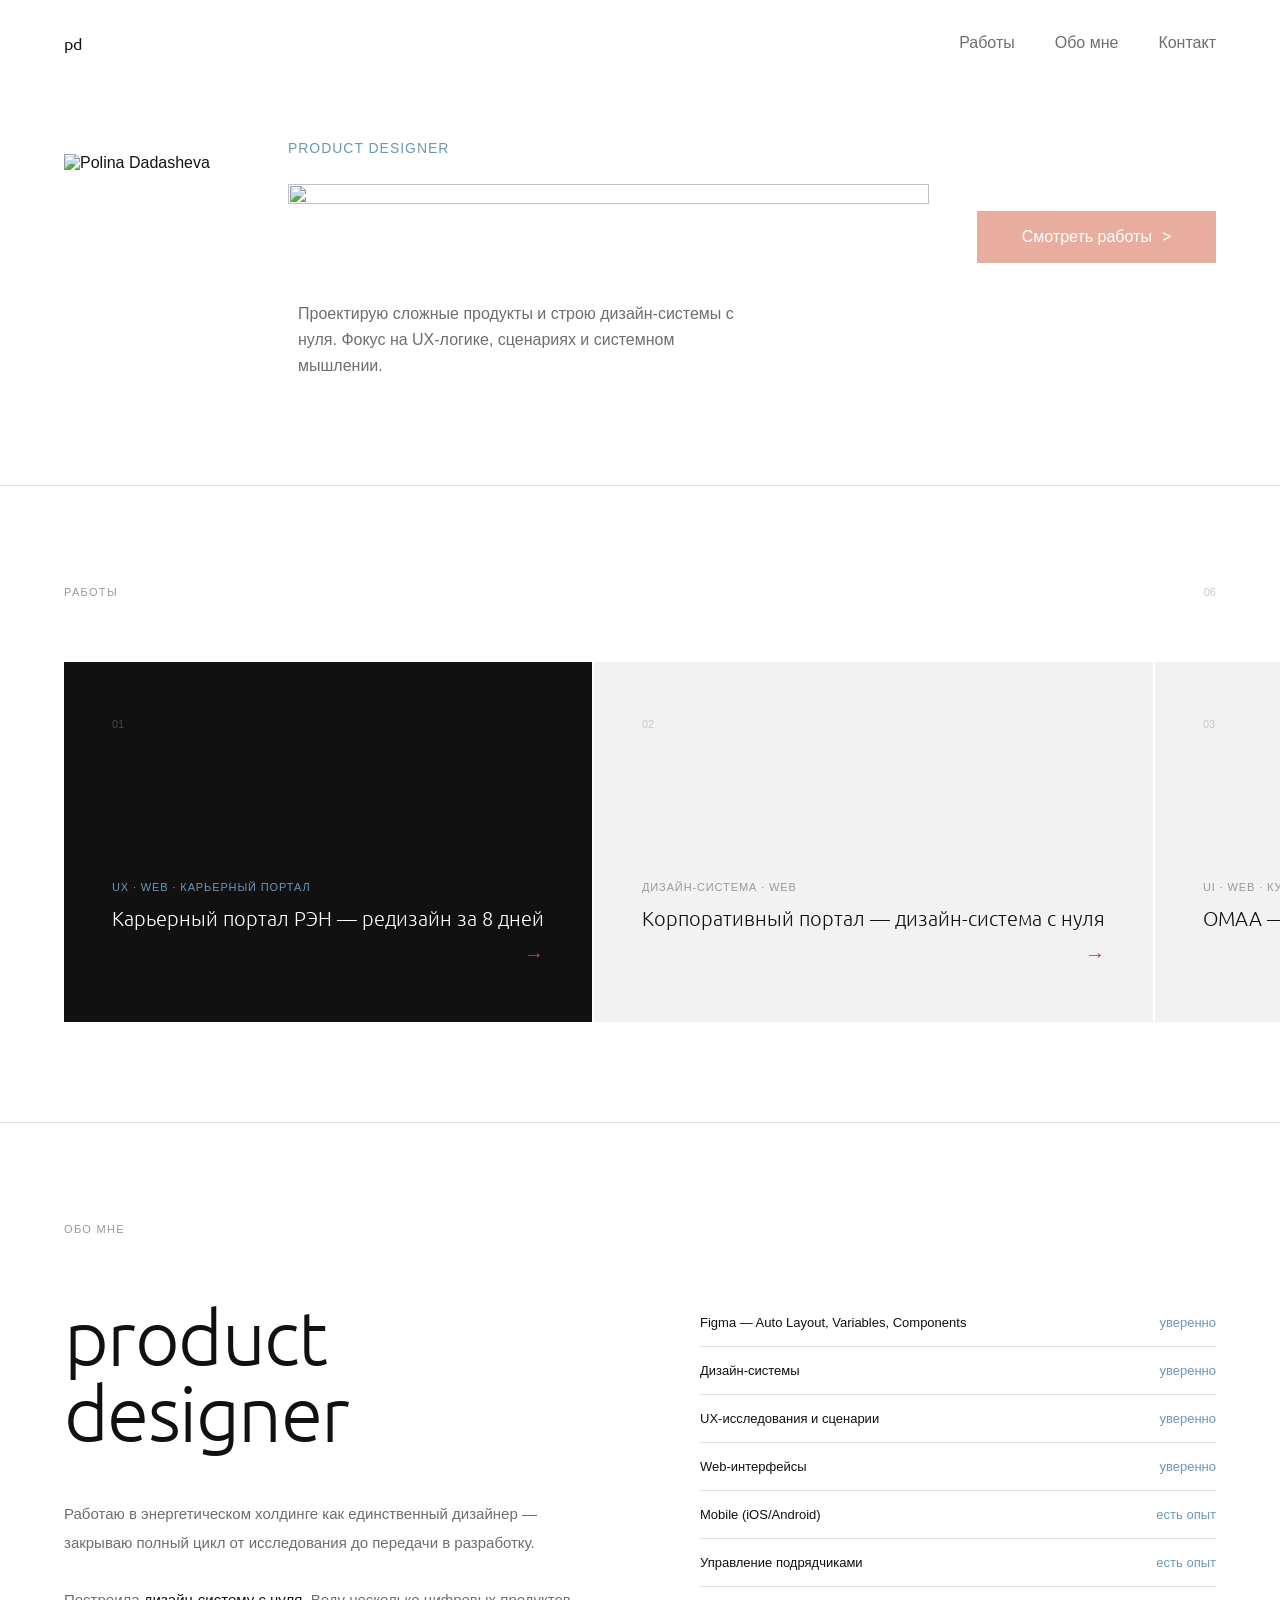
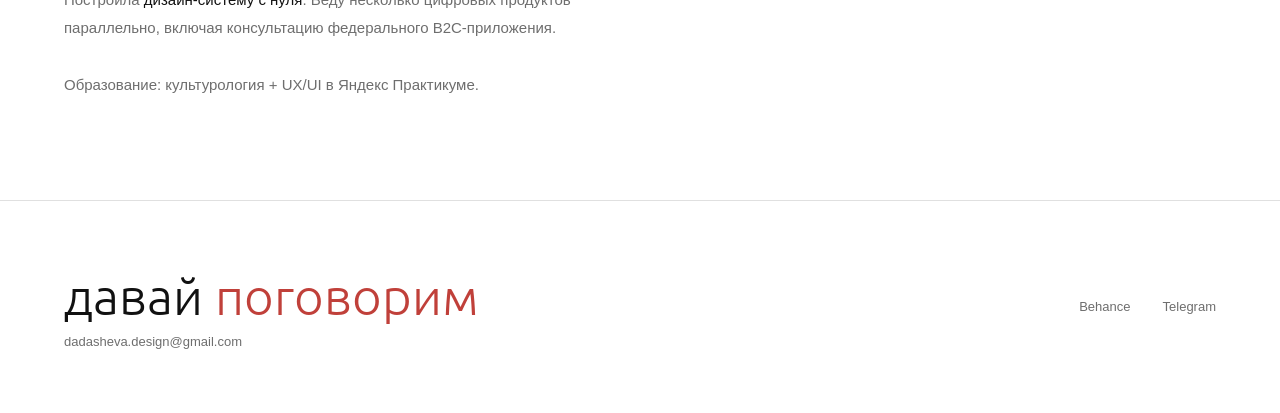
==== commit 9b7b4407: "Update index.html" ====
--- a/index.html
+++ b/index.html
@@ -8,71 +8,138 @@
   <link href="https://fonts.googleapis.com/css2?family=Ubuntu:wght@300;400;500&family=Ubuntu+Sans:wght@300;400;500&display=swap" rel="stylesheet">
   <style>
     * { margin: 0; padding: 0; box-sizing: border-box; }
-    body { font-family: 'Ubuntu Sans', sans-serif; background: #fff; color: #111; }
+    body { font-family: 'Ubuntu Sans', sans-serif; background: #fff; color: #131313; }
     a { color: inherit; text-decoration: none; }
 
     nav {
       display: flex;
       justify-content: space-between;
       align-items: center;
-      padding: 32px 64px;
-      border-bottom: 0.5px solid #E0E0E0;
+      padding: 33px 64px;
       position: sticky;
       top: 0;
       background: #fff;
       z-index: 10;
     }
-    .nav-logo { font-family: 'Ubuntu', serif; font-size: 13px; font-weight: 400; letter-spacing: 0.06em; color: #6B98B5; }
+    .nav-logo {
+      font-family: 'Ubuntu', sans-serif;
+      font-size: 16px;
+      font-weight: 400;
+      letter-spacing: 0.13px;
+      color: #131313;
+    }
     .nav-links { display: flex; gap: 40px; }
-    .nav-links a { font-size: 13px; color: #6E6E6E; }
-    .nav-links a:hover { color: #C0403A; transition: color 0.2s; }
+    .nav-links a {
+      font-size: 16px;
+      font-weight: 400;
+      color: #6E6E6E;
+      transition: color 0.2s;
+    }
+    .nav-links a:hover { color: #131313; }
 
     .hero {
-      padding: 140px 64px 120px;
-    }
+      padding: 54px 64px 96px;
+    }
+    .hero-body {
+      display: grid;
+      grid-template-columns: auto 1fr auto;
+      grid-template-rows: auto auto auto;
+      column-gap: 48px;
+      row-gap: 0;
+      align-items: start;
+    }
+    .hero-photo {
+      grid-column: 1;
+      grid-row: 1 / 4;
+      align-self: center;
+      width: 176px;
+      display: block;
+      object-fit: cover;
+      aspect-ratio: 176 / 220;
+    }
+    .hero-content { display: contents; }
     .hero-tag {
-      font-size: 11px;
+      grid-column: 2;
+      grid-row: 1;
+      font-size: 14px;
+      font-weight: 400;
       color: #6B98B5;
-      letter-spacing: 0.12em;
+      letter-spacing: 0.96px;
       text-transform: uppercase;
-      margin-bottom: 40px;
+      margin-bottom: 28px;
     }
     .hero-name {
-      font-family: 'Ubuntu', serif;
-      font-size: clamp(72px, 10vw, 128px);
-      font-weight: 300;
-      line-height: 0.95;
-      letter-spacing: -0.03em;
-      color: #111;
-      margin-bottom: 48px;
-    }
-    .hero-name .accent { color: #C0403A; }
-    .hero-bottom {
-      display: flex;
-      justify-content: space-between;
-      align-items: flex-end;
-      border-top: 0.5px solid #E0E0E0;
-      padding-top: 40px;
-      margin-top: 40px;
+      grid-column: 2;
+      grid-row: 2;
+      display: block;
+      width: 100%;
+      max-width: 853px;
+      height: auto;
+      margin-bottom: 24px;
     }
     .hero-desc {
-      font-size: 15px;
+      grid-column: 2;
+      grid-row: 3;
+      max-width: 459px;
+      padding: 10px;
+      font-size: 16px;
+      font-weight: 400;
       color: #6E6E6E;
-      max-width: 400px;
-      line-height: 1.8;
+      line-height: 26px;
     }
     .hero-cta {
-      display: inline-block;
-      font-size: 12px;
-      font-weight: 500;
+      grid-column: 3;
+      grid-row: 2;
+      align-self: center;
+      display: inline-flex;
+      align-items: center;
+      justify-content: center;
+      gap: 10px;
+      min-width: 239px;
+      min-height: 52px;
+      padding: 14px 32px;
+      font-size: 16px;
+      font-weight: 400;
       color: #fff;
-      background: #111;
-      padding: 14px 32px;
-      letter-spacing: 0.06em;
-      text-transform: uppercase;
-      flex-shrink: 0;
-    }
-    .hero-cta:hover { background: #C0403A; transition: background 0.2s; }
+      background: #E9AD9F;
+      transition: background 0.2s;
+    }
+    .hero-cta:hover { background: #e09a8a; }
+
+    .visually-hidden {
+      position: absolute;
+      width: 1px;
+      height: 1px;
+      padding: 0;
+      margin: -1px;
+      overflow: hidden;
+      clip: rect(0, 0, 0, 0);
+      white-space: nowrap;
+      border: 0;
+    }
+
+    @media (max-width: 960px) {
+      nav { padding: 24px 32px; }
+      .hero { padding: 40px 32px 64px; }
+      .hero-body {
+        grid-template-columns: 1fr;
+        grid-template-rows: auto;
+      }
+      .hero-photo {
+        grid-column: 1;
+        grid-row: auto;
+        width: 140px;
+        margin-bottom: 24px;
+      }
+      .hero-tag,
+      .hero-name,
+      .hero-desc,
+      .hero-cta {
+        grid-column: 1;
+        grid-row: auto;
+      }
+      .hero-cta { width: 100%; margin-top: 8px; }
+    }
 
     .section {
       padding: 100px 64px;
@@ -200,20 +267,24 @@
 <body>
 
   <nav>
-    <div class="nav-logo">polina dadasheva</div>
+    <div class="nav-logo">pd</div>
     <div class="nav-links">
-      <a href="#works">работы</a>
-      <a href="#about">обо мне</a>
-      <a href="#contact">контакт</a>
+      <a href="#works">Работы</a>
+      <a href="#about">Обо мне</a>
+      <a href="#contact">Контакт</a>
     </div>
   </nav>
 
   <section class="hero">
-    <div class="hero-tag">Product Designer · Moscow</div>
-    <h1 class="hero-name">polina<br><span class="accent">dadasheva</span></h1>
-    <div class="hero-bottom">
-      <p class="hero-desc">Проектирую сложные продукты и строю дизайн-системы с нуля. Фокус на UX-логике, сценариях и системном мышлении.</p>
-      <a href="#works" class="hero-cta">Смотреть работы</a>
+    <div class="hero-body">
+      <img class="hero-photo" src="assets/hero-photo.jpg" alt="Polina Dadasheva">
+      <div class="hero-content">
+        <p class="hero-tag">Product Designer</p>
+        <h1 class="visually-hidden">polina dadasheva</h1>
+        <img class="hero-name" src="assets/intersect.svg" alt="" width="853" height="110">
+        <p class="hero-desc">Проектирую сложные продукты и строю дизайн-системы с нуля. Фокус на UX-логике, сценариях и системном мышлении.</p>
+      </div>
+      <a href="#works" class="hero-cta">Смотреть работы <span aria-hidden="true">&gt;</span></a>
     </div>
   </section>
 
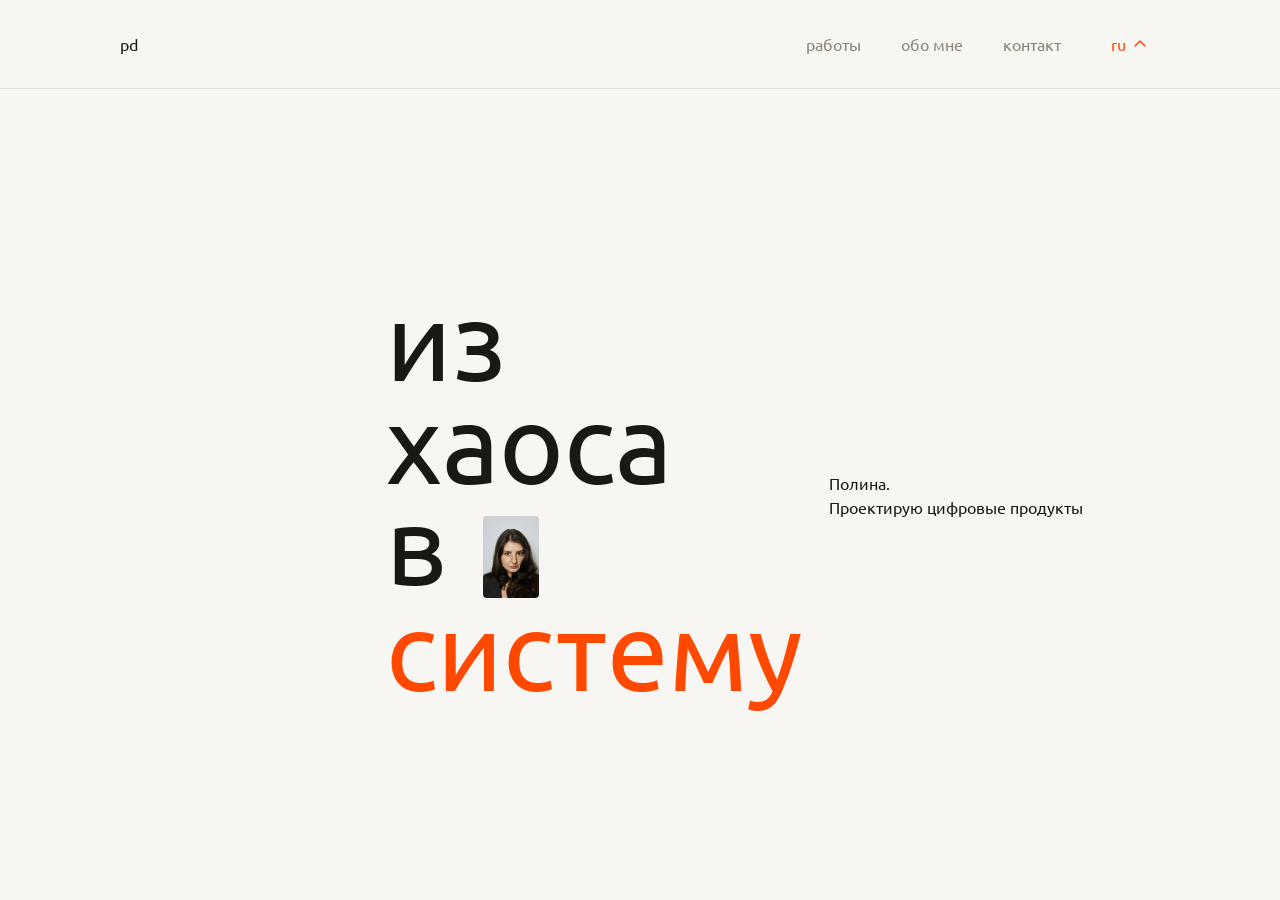
==== commit 57cafae6: "Add files via upload" ====
--- a/index.html
+++ b/index.html
@@ -3,405 +3,98 @@
 <head>
   <meta charset="UTF-8">
   <meta name="viewport" content="width=device-width, initial-scale=1.0">
-  <title>Polina Dadasheva — Product Designer</title>
+  <title>Полина — портфолио</title>
+
+  <!--
+    Подключаем шрифт Ubuntu с сервиса Google Fonts.
+    Это просто значит: браузер сам скачает нужный шрифт с сервера Google,
+    тебе для этого ничего делать не нужно, это просто две строчки-ссылки.
+  -->
   <link rel="preconnect" href="https://fonts.googleapis.com">
-  <link href="https://fonts.googleapis.com/css2?family=Ubuntu:wght@300;400;500&family=Ubuntu+Sans:wght@300;400;500&display=swap" rel="stylesheet">
-  <style>
-    * { margin: 0; padding: 0; box-sizing: border-box; }
-    body { font-family: 'Ubuntu Sans', sans-serif; background: #fff; color: #131313; }
-    a { color: inherit; text-decoration: none; }
+  <link rel="preconnect" href="https://fonts.gstatic.com" crossorigin>
+  <link href="https://fonts.googleapis.com/css2?family=Ubuntu:wght@400;500;700&display=swap" rel="stylesheet">
 
-    nav {
-      display: flex;
-      justify-content: space-between;
-      align-items: center;
-      padding: 33px 64px;
-      position: sticky;
-      top: 0;
-      background: #fff;
-      z-index: 10;
-    }
-    .nav-logo {
-      font-family: 'Ubuntu', sans-serif;
-      font-size: 16px;
-      font-weight: 400;
-      letter-spacing: 0.13px;
-      color: #131313;
-    }
-    .nav-links { display: flex; gap: 40px; }
-    .nav-links a {
-      font-size: 16px;
-      font-weight: 400;
-      color: #6E6E6E;
-      transition: color 0.2s;
-    }
-    .nav-links a:hover { color: #131313; }
-
-    .hero {
-      padding: 54px 64px 96px;
-    }
-    .hero-body {
-      display: grid;
-      grid-template-columns: auto 1fr auto;
-      grid-template-rows: auto auto auto;
-      column-gap: 48px;
-      row-gap: 0;
-      align-items: start;
-    }
-    .hero-photo {
-      grid-column: 1;
-      grid-row: 1 / 4;
-      align-self: center;
-      width: 176px;
-      display: block;
-      object-fit: cover;
-      aspect-ratio: 176 / 220;
-    }
-    .hero-content { display: contents; }
-    .hero-tag {
-      grid-column: 2;
-      grid-row: 1;
-      font-size: 14px;
-      font-weight: 400;
-      color: #6B98B5;
-      letter-spacing: 0.96px;
-      text-transform: uppercase;
-      margin-bottom: 28px;
-    }
-    .hero-name {
-      grid-column: 2;
-      grid-row: 2;
-      display: block;
-      width: 100%;
-      max-width: 853px;
-      height: auto;
-      margin-bottom: 24px;
-    }
-    .hero-desc {
-      grid-column: 2;
-      grid-row: 3;
-      max-width: 459px;
-      padding: 10px;
-      font-size: 16px;
-      font-weight: 400;
-      color: #6E6E6E;
-      line-height: 26px;
-    }
-    .hero-cta {
-      grid-column: 3;
-      grid-row: 2;
-      align-self: center;
-      display: inline-flex;
-      align-items: center;
-      justify-content: center;
-      gap: 10px;
-      min-width: 239px;
-      min-height: 52px;
-      padding: 14px 32px;
-      font-size: 16px;
-      font-weight: 400;
-      color: #fff;
-      background: #E9AD9F;
-      transition: background 0.2s;
-    }
-    .hero-cta:hover { background: #e09a8a; }
-
-    .visually-hidden {
-      position: absolute;
-      width: 1px;
-      height: 1px;
-      padding: 0;
-      margin: -1px;
-      overflow: hidden;
-      clip: rect(0, 0, 0, 0);
-      white-space: nowrap;
-      border: 0;
-    }
-
-    @media (max-width: 960px) {
-      nav { padding: 24px 32px; }
-      .hero { padding: 40px 32px 64px; }
-      .hero-body {
-        grid-template-columns: 1fr;
-        grid-template-rows: auto;
-      }
-      .hero-photo {
-        grid-column: 1;
-        grid-row: auto;
-        width: 140px;
-        margin-bottom: 24px;
-      }
-      .hero-tag,
-      .hero-name,
-      .hero-desc,
-      .hero-cta {
-        grid-column: 1;
-        grid-row: auto;
-      }
-      .hero-cta { width: 100%; margin-top: 8px; }
-    }
-
-    .section {
-      padding: 100px 64px;
-      border-top: 0.5px solid #E0E0E0;
-    }
-    .section-header {
-      display: flex;
-      justify-content: space-between;
-      align-items: baseline;
-      margin-bottom: 64px;
-    }
-    .section-label {
-      font-size: 11px;
-      color: #999;
-      letter-spacing: 0.12em;
-      text-transform: uppercase;
-    }
-    .section-count { font-size: 11px; color: #C8C8C8; }
-
-    .works-scroll {
-      display: flex;
-      gap: 2px;
-      overflow-x: auto;
-      scrollbar-width: none;
-      cursor: grab;
-      margin: 0 -64px;
-      padding: 0 64px;
-    }
-    .works-scroll::-webkit-scrollbar { display: none; }
-    .works-scroll:active { cursor: grabbing; }
-
-    .work-card {
-      background: #F2F2F2;
-      padding: 56px 48px;
-      min-width: 420px;
-      min-height: 360px;
-      display: flex;
-      flex-direction: column;
-      justify-content: space-between;
-      flex-shrink: 0;
-      transition: background 0.2s;
-    }
-    .work-card:hover { background: #E8E8E8; }
-    .work-card.dark { background: #111; }
-    .work-card.dark:hover { background: #1A1A1A; }
-
-    .work-number { font-size: 11px; color: #C8C8C8; }
-    .work-card.dark .work-number { color: #444; }
-
-    .work-bottom { display: flex; flex-direction: column; gap: 12px; }
-    .work-tag {
-      font-size: 11px;
-      letter-spacing: 0.08em;
-      text-transform: uppercase;
-      color: #999;
-    }
-    .work-card.dark .work-tag { color: #6B98B5; }
-    .work-title {
-      font-family: 'Ubuntu', serif;
-      font-size: 20px;
-      font-weight: 300;
-      color: #111;
-      line-height: 1.3;
-    }
-    .work-card.dark .work-title { color: #fff; }
-    .work-arrow {
-      font-size: 20px;
-      color: #C0403A;
-      align-self: flex-end;
-    }
-
-    .about-grid {
-      display: grid;
-      grid-template-columns: 1fr 1fr;
-      gap: 120px;
-      align-items: start;
-    }
-    .about-name {
-      font-family: 'Ubuntu', serif;
-      font-size: clamp(48px, 6vw, 80px);
-      font-weight: 300;
-      line-height: 1.0;
-      letter-spacing: -0.02em;
-      color: #111;
-      margin-bottom: 48px;
-    }
-    .about-text {
-      font-size: 15px;
-      color: #6E6E6E;
-      line-height: 1.9;
-    }
-    .about-text strong { color: #111; font-weight: 500; }
-    .skills-list { display: flex; flex-direction: column; }
-    .skill-item {
-      display: flex;
-      justify-content: space-between;
-      padding: 16px 0;
-      border-bottom: 0.5px solid #E0E0E0;
-      font-size: 13px;
-    }
-    .skill-name { color: #111; }
-    .skill-level { color: #6B98B5; }
-
-    footer {
-      padding: 64px;
-      border-top: 0.5px solid #E0E0E0;
-      display: flex;
-      justify-content: space-between;
-      align-items: center;
-    }
-    .footer-left { display: flex; flex-direction: column; gap: 8px; }
-    .footer-big {
-      font-family: 'Ubuntu', serif;
-      font-size: clamp(32px, 4vw, 56px);
-      font-weight: 300;
-      color: #111;
-    }
-    .footer-big span { color: #C0403A; }
-    .footer-email { font-size: 13px; color: #6E6E6E; }
-    .footer-links { display: flex; gap: 32px; }
-    .footer-links a { font-size: 13px; color: #6E6E6E; }
-    .footer-links a:hover { color: #C0403A; }
-  </style>
+  <!-- Подключаем файл со стилями (там вся "красота": цвета, отступы, размеры) -->
+  <link rel="stylesheet" href="style.css">
 </head>
 <body>
 
-  <nav>
-    <div class="nav-logo">pd</div>
-    <div class="nav-links">
-      <a href="#works">Работы</a>
-      <a href="#about">Обо мне</a>
-      <a href="#contact">Контакт</a>
-    </div>
-  </nav>
+  <!-- =========================================================
+       ШАПКА САЙТА (навигация)
+       Она находится в обычном вертикальном потоке страницы,
+       НЕ внутри блока с горизонтальной прокруткой — поэтому
+       при прокрутке экранов влево-вправо шапка остаётся
+       на месте и никуда не убегает.
+  ========================================================== -->
+  <header class="nav">
+    <div class="nav__logo">pd</div>
 
-  <section class="hero">
-    <div class="hero-body">
-      <img class="hero-photo" src="assets/hero-photo.jpg" alt="Polina Dadasheva">
-      <div class="hero-content">
-        <p class="hero-tag">Product Designer</p>
-        <h1 class="visually-hidden">polina dadasheva</h1>
-        <img class="hero-name" src="assets/intersect.svg" alt="" width="853" height="110">
-        <p class="hero-desc">Проектирую сложные продукты и строю дизайн-системы с нуля. Фокус на UX-логике, сценариях и системном мышлении.</p>
-      </div>
-      <a href="#works" class="hero-cta">Смотреть работы <span aria-hidden="true">&gt;</span></a>
-    </div>
-  </section>
+    <nav class="nav__menu">
+      <a href="#screen-works" class="nav__link">работы</a>
+      <a href="#screen-about" class="nav__link">обо мне</a>
+      <a href="#screen-contact" class="nav__link">контакт</a>
 
-  <section class="section" id="works">
-    <div class="section-header">
-      <div class="section-label">Работы</div>
-      <div class="section-count">06</div>
-    </div>
-    <div class="works-scroll">
-      <div class="work-card dark">
-        <div class="work-number">01</div>
-        <div class="work-bottom">
-          <div class="work-tag">UX · Web · Карьерный портал</div>
-          <div class="work-title">Карьерный портал РЭН — редизайн за 8 дней</div>
-          <div class="work-arrow">→</div>
-        </div>
-      </div>
-      <div class="work-card">
-        <div class="work-number">02</div>
-        <div class="work-bottom">
-          <div class="work-tag">Дизайн-система · Web</div>
-          <div class="work-title">Корпоративный портал — дизайн-система с нуля</div>
-          <div class="work-arrow">→</div>
-        </div>
-      </div>
-      <div class="work-card">
-        <div class="work-number">03</div>
-        <div class="work-bottom">
-          <div class="work-tag">UI · Web · Культура</div>
-          <div class="work-title">OMAA — онлайн-музей абстракционизма</div>
-          <div class="work-arrow">→</div>
-        </div>
-      </div>
-      <div class="work-card">
-        <div class="work-number">04</div>
-        <div class="work-bottom">
-          <div class="work-tag">UX · Mobile · Мероприятия</div>
-          <div class="work-title">Lazy — приложение для поиска событий</div>
-          <div class="work-arrow">→</div>
-        </div>
-      </div>
-      <div class="work-card">
-        <div class="work-number">05</div>
-        <div class="work-bottom">
-          <div class="work-tag">Консультация · B2C · Энергетика</div>
-          <div class="work-title">Федеральное приложение ЖКХ</div>
-          <div class="work-arrow">→</div>
-        </div>
-      </div>
-      <div class="work-card">
-        <div class="work-number">06</div>
-        <div class="work-bottom">
-          <div class="work-tag">Web · Лендинг · Энергетика</div>
-          <div class="work-title">Лендинг Мосэнерго — в процессе</div>
-          <div class="work-arrow">→</div>
-        </div>
-      </div>
-    </div>
-  </section>
+      <!--
+        Переключатель языка. Сейчас это просто кнопка-заглушка.
+        Когда будем делать англоязычную версию (тот самый фрейм
+        "ubuntu eng" из Figma) — сюда добавим переход на неё.
+      -->
+      <button class="nav__lang" id="langSwitch" type="button" aria-label="Сменить язык">
+        ru
+        <svg class="nav__lang-icon" width="20" height="20" viewBox="0 0 20 20" fill="none" xmlns="http://www.w3.org/2000/svg">
+          <path d="M5 12L10 7L15 12" stroke="#FF4800" stroke-width="1.5" stroke-linecap="round" stroke-linejoin="round"/>
+        </svg>
+      </button>
+    </nav>
+  </header>
 
-  <section class="section" id="about">
-    <div class="section-header">
-      <div class="section-label">Обо мне</div>
-    </div>
-    <div class="about-grid">
-      <div>
-        <div class="about-name">product<br>designer</div>
-        <p class="about-text">Работаю в энергетическом холдинге как единственный дизайнер — закрываю полный цикл от исследования до передачи в разработку.<br><br>Построила <strong>дизайн-систему с нуля</strong>. Веду несколько цифровых продуктов параллельно, включая консультацию федерального B2C-приложения.<br><br>Образование: культурология + UX/UI в Яндекс Практикуме.</p>
-      </div>
-      <div class="skills-list">
-        <div class="skill-item">
-          <span class="skill-name">Figma — Auto Layout, Variables, Components</span>
-          <span class="skill-level">уверенно</span>
-        </div>
-        <div class="skill-item">
-          <span class="skill-name">Дизайн-системы</span>
-          <span class="skill-level">уверенно</span>
-        </div>
-        <div class="skill-item">
-          <span class="skill-name">UX-исследования и сценарии</span>
-          <span class="skill-level">уверенно</span>
-        </div>
-        <div class="skill-item">
-          <span class="skill-name">Web-интерфейсы</span>
-          <span class="skill-level">уверенно</span>
-        </div>
-        <div class="skill-item">
-          <span class="skill-name">Mobile (iOS/Android)</span>
-          <span class="skill-level">есть опыт</span>
-        </div>
-        <div class="skill-item">
-          <span class="skill-name">Управление подрядчиками</span>
-          <span class="skill-level">есть опыт</span>
-        </div>
-      </div>
-    </div>
-  </section>
+  <!-- =========================================================
+       ОБЛАСТЬ С ГОРИЗОНТАЛЬНОЙ ПРОКРУТКОЙ
+       Внутри этого блока "экраны" (секции) стоят в ряд по горизонтали,
+       как вагоны поезда. Файл script.js делает так, что обычное
+       прокручивание колесиком мыши/свайп пальцем вниз двигает
+       этот ряд влево-вправо, а не вверх-вниз.
+  ========================================================== -->
+  <main class="scroll-area" id="scrollArea">
 
-  <footer id="contact">
-    <div class="footer-left">
-      <div class="footer-big">давай <span>поговорим</span></div>
-      <div class="footer-email">dadasheva.design@gmail.com</div>
-    </div>
-    <div class="footer-links">
-      <a href="https://behance.net/polinadadasheva" target="_blank">Behance</a>
-      <a href="#">Telegram</a>
-    </div>
-  </footer>
+    <!-- ---------- ЭКРАН 1: ГЛАВНЫЙ ЭКРАН (HERO) ---------- -->
+    <section class="screen screen--hero" id="screen-hero">
 
-  <script>
-    const scroll = document.querySelector('.works-scroll');
-    let isDown = false, startX, scrollLeft;
-    scroll.addEventListener('mousedown', e => { isDown = true; startX = e.pageX - scroll.offsetLeft; scrollLeft = scroll.scrollLeft; });
-    scroll.addEventListener('mouseleave', () => isDown = false);
-    scroll.addEventListener('mouseup', () => isDown = false);
-    scroll.addEventListener('mousemove', e => { if (!isDown) return; e.preventDefault(); const x = e.pageX - scroll.offsetLeft; scroll.scrollLeft = scrollLeft - (x - startX) * 1.5; });
-  </script>
+      <h1 class="hero__title">
+        из<br>
+        хаоса<br>
+        в
+        <!--
+          Маленькая фотография-вставка рядом со словом "в".
+          ВАЖНО: сейчас файла картинки еще нет, нужно его добавить.
+          1. Открой нужный фрейм в Figma
+          2. Кликни правой кнопкой на эту маленькую фотографию
+          3. Export → PNG → Export
+          4. Положи скачанный файл в папку images и назови его hero-photo.png
+        -->
+        <span class="hero__photo-wrap">
+          <img src="images/hero-photo.png" alt="" class="hero__photo">
+        </span>
+        <br>
+        <span class="hero__title-accent">систему</span>
+      </h1>
 
+      <p class="hero__subtitle">
+        Полина.<br>
+        Проектирую цифровые продукты
+      </p>
+
+    </section>
+
+    <!--
+      Дальше будут следующие экраны: "работы", "обо мне", "контакт".
+      Добавим их следующими шагами, по одному экрану за раз —
+      присылай следующий фрейм из Figma, когда будешь готова.
+    -->
+
+  </main>
+
+  <!-- Подключаем файл с "поведением" страницы (горизонтальный скролл и т.д.) -->
+  <script src="script.js"></script>
 </body>
 </html>
--- a/style.css
+++ b/style.css
@@ -0,0 +1,201 @@
+/* =============================================================
+   ПЕРЕМЕННЫЕ (CSS variables)
+   Это как "именованные значения", на которые ссылается весь
+   остальной файл. Если нужно поменять, например, основной цвет
+   акцента — меняем его ОДИН раз здесь, и он поменяется везде
+   по всему сайту автоматически.
+============================================================= */
+:root {
+  /* Цвета — взяты из стилей, заданных в файле Figma */
+  --color-bg: #F8F6F3;             /* фон страницы */
+  --color-text: #1A1814;           /* основной цвет текста (почти чёрный) */
+  --color-text-secondary: #8A8378; /* серый текст (пункты меню) */
+  --color-border: #E3DFD8;         /* цвет тонкой линии-разделителя под шапкой */
+  --color-accent: #FF4800;         /* акцентный оранжевый цвет */
+
+  /* Шрифт. 'Ubuntu' — основной шрифт сайта, как договорились.
+     sans-serif в конце — это "запасной" вариант на случай,
+     если шрифт Ubuntu по какой-то причине не загрузится. */
+  --font-main: 'Ubuntu', sans-serif;
+
+  /* Отступы. Используем только чётные числа — твоё правило шага. */
+  --side-padding: 120px;  /* отступ слева/справа в шапке, как в макете */
+  --nav-padding-y: 22px;  /* отступ сверху/снизу в шапке */
+  --gap-menu: 40px;       /* расстояние между пунктами меню */
+}
+
+/* =============================================================
+   СБРОС БАЗОВЫХ ОТСТУПОВ БРАУЗЕРА
+   У браузера по умолчанию есть свои отступы у body, заголовков
+   и т.д. Убираем их, чтобы дальше управлять отступами самим.
+============================================================= */
+* {
+  margin: 0;
+  padding: 0;
+  box-sizing: border-box; /* отступы и рамки не "раздувают" размер блока */
+}
+
+html, body {
+  height: 100%;
+}
+
+body {
+  /* Делаем body колонкой: сверху шапка, снизу — область с экранами.
+     Это удобно: шапка занимает столько места, сколько ей нужно,
+     а область со скроллом занимает всё, что осталось. */
+  display: flex;
+  flex-direction: column;
+
+  font-family: var(--font-main);
+  background-color: var(--color-bg);
+  color: var(--color-text);
+}
+
+/* =============================================================
+   ШАПКА САЙТА (.nav)
+============================================================= */
+.nav {
+  /* flex-shrink: 0 значит "не сжимайся", даже если внутри
+     не хватает места — высота шапки всегда фиксированная. */
+  flex: 0 0 auto;
+
+  display: flex;
+  align-items: center;
+  justify-content: space-between;
+
+  padding: var(--nav-padding-y) var(--side-padding);
+  border-bottom: 1px solid var(--color-border);
+}
+
+.nav__logo {
+  font-size: 16px;
+  letter-spacing: 0.13px;
+}
+
+.nav__menu {
+  display: flex;
+  align-items: center;
+  gap: var(--gap-menu);
+}
+
+.nav__link {
+  font-size: 16px;
+  color: var(--color-text-secondary);
+  text-decoration: none; /* убираем подчёркивание у ссылок */
+}
+
+.nav__link:hover {
+  color: var(--color-text); /* при наведении ссылка становится темнее */
+}
+
+.nav__lang {
+  /* Это кнопка переключения языка. Делаем её высотой минимум 44px —
+     твоё правило для размера кликабельных элементов. */
+  display: flex;
+  align-items: center;
+  gap: 4px;
+  min-height: 44px;
+  padding: 0 10px;
+
+  font-family: var(--font-main);
+  font-size: 16px;
+  color: var(--color-accent);
+
+  background: none;
+  border: none;
+  cursor: pointer; /* курсор-"рука" при наведении, как у кнопки */
+}
+
+.nav__lang-icon {
+  transition: transform 0.2s ease; /* плавный поворот стрелочки */
+}
+
+/* =============================================================
+   ОБЛАСТЬ ГОРИЗОНТАЛЬНОЙ ПРОКРУТКИ (.scroll-area)
+============================================================= */
+.scroll-area {
+  flex: 1 1 auto;   /* занимает всё пространство, оставшееся под шапкой */
+  min-height: 0;    /* техническая деталь, чтобы flex считал высоту правильно */
+
+  display: flex;          /* экраны выстраиваются в горизонтальный ряд */
+  flex-direction: row;
+  overflow-x: auto;        /* разрешаем прокрутку по горизонтали */
+  overflow-y: hidden;      /* запрещаем прокрутку по вертикали внутри блока */
+
+  /* scroll-snap — это "примагничивание". Когда пользователь прокручивает,
+     страница не останавливается на середине экрана, а аккуратно
+     "прилипает" к началу следующего/предыдущего экрана. */
+  scroll-snap-type: x mandatory;
+  scroll-behavior: smooth;
+
+  /* Прячем полосу прокрутки, чтобы не было привычной вертикальной/
+     горизонтальной серой полоски снизу — управление будет колесиком/свайпом. */
+  scrollbar-width: none; /* для Firefox */
+}
+.scroll-area::-webkit-scrollbar {
+  display: none; /* для Chrome, Safari, Edge */
+}
+
+/* =============================================================
+   ОБЩИЕ СТИЛИ ДЛЯ ЛЮБОГО "ЭКРАНА" (.screen)
+   Каждая секция (hero, работы, обо мне, контакт) — это один
+   полноразмерный "экран" внутри горизонтальной прокрутки.
+============================================================= */
+.screen {
+  flex: 0 0 100vw;     /* ширина ровно с экран браузера, не сжимается */
+  width: 100vw;
+  height: 100%;
+
+  scroll-snap-align: start; /* к этому краю экрана "примагничивается" прокрутка */
+
+  position: relative;
+  display: flex;
+  flex-direction: column;
+  justify-content: center; /* контент по вертикали по центру экрана */
+}
+
+/* =============================================================
+   ЭКРАН 1: HERO (главный заголовок)
+============================================================= */
+.hero__title {
+  /* Отступ слева — четверть экрана плюс 66px, как задано в макете.
+     Использование % вместе с px даёт пропорциональный отступ,
+     который останется похожим на разных размерах экрана. */
+  margin-left: calc(25% + 66px);
+
+  font-family: var(--font-main);
+  font-weight: 400;
+  font-size: 110px;
+  line-height: 0.93;     /* плотный межстрочный интервал, как в макете */
+  color: var(--color-text);
+}
+
+.hero__title-accent {
+  color: var(--color-accent); /* слово "систему" выделено оранжевым */
+}
+
+.hero__photo-wrap {
+  display: inline-flex;
+  vertical-align: middle;
+  margin: 0 12px;
+}
+
+.hero__photo {
+  width: 56px;
+  height: 82px;
+  object-fit: cover;   /* картинка заполняет рамку без искажений пропорций */
+  border-radius: 4px;
+}
+
+.hero__subtitle {
+  /* Располагаем подзаголовок на той же высоте, что и заголовок,
+     но правее — на отметке 2/3 ширины экрана минус 24px. */
+  position: absolute;
+  left: calc(66.67% - 24px);
+  top: 50%;
+  transform: translateY(-50%);
+
+  font-size: 16px;
+  line-height: 1.5;
+  color: var(--color-text);
+}
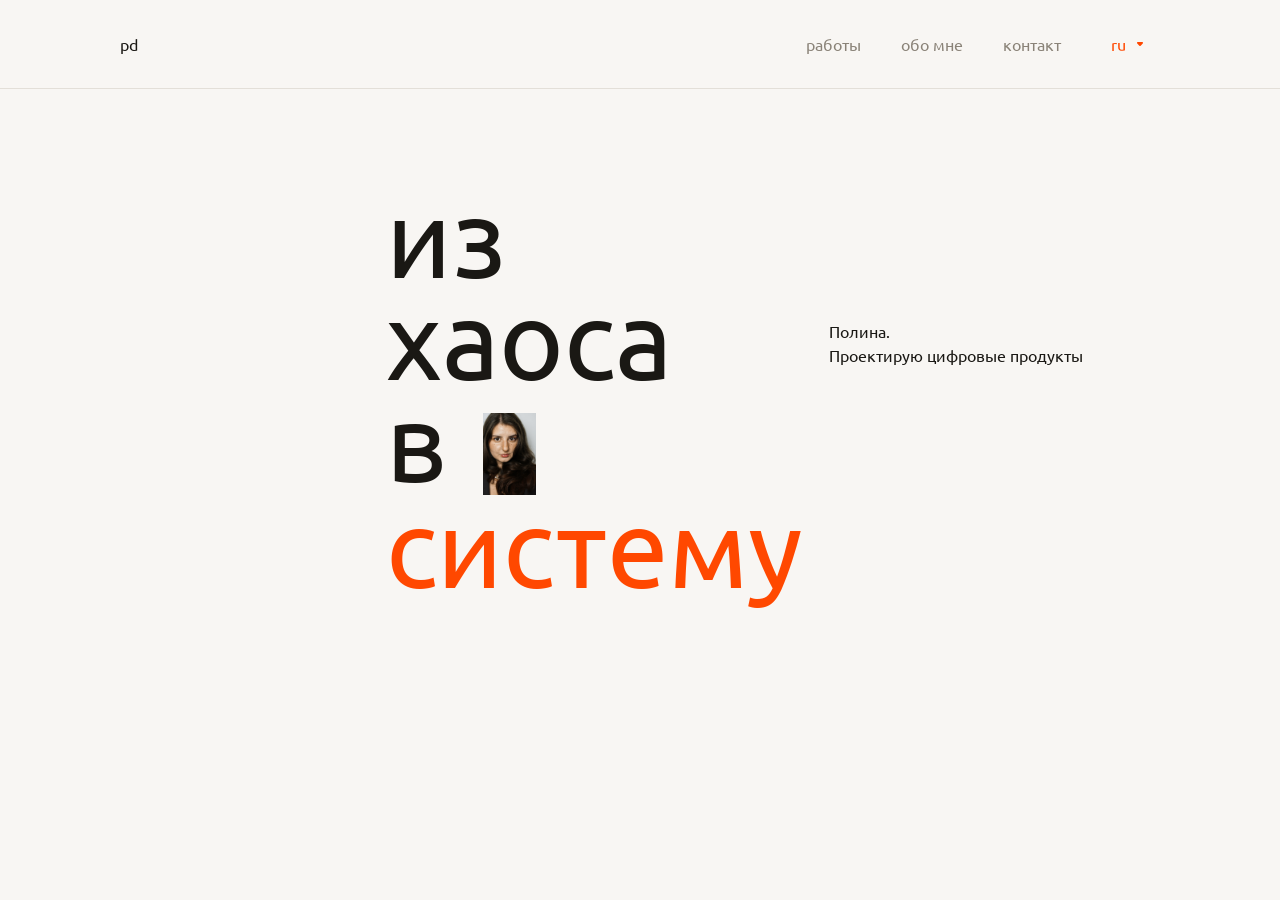
==== commit e79640d7: "Add files via upload" ====
--- a/index.html
+++ b/index.html
@@ -35,16 +35,16 @@
       <a href="#screen-contact" class="nav__link">контакт</a>
 
       <!--
-        Переключатель языка. Сейчас это просто кнопка-заглушка.
-        Когда будем делать англоязычную версию (тот самый фрейм
-        "ubuntu eng" из Figma) — сюда добавим переход на неё.
+        Переключатель языка. Теперь это настоящая ссылка (тег <a>),
+        а не кнопка-пустышка — переход делает браузер сам, без JS.
+        Ведёт в папку en/, на англоязычную версию этой же страницы.
       -->
-      <button class="nav__lang" id="langSwitch" type="button" aria-label="Сменить язык">
+      <a class="nav__lang" href="en/index.html" aria-label="Switch to English">
         ru
         <svg class="nav__lang-icon" width="20" height="20" viewBox="0 0 20 20" fill="none" xmlns="http://www.w3.org/2000/svg">
-          <path d="M5 12L10 7L15 12" stroke="#FF4800" stroke-width="1.5" stroke-linecap="round" stroke-linejoin="round"/>
+          <path d="M12.1046 8H7.89541C7.72924 7.99978 7.56639 8.0418 7.42572 8.12118C7.28506 8.20057 7.17232 8.31408 7.10056 8.44857C7.01656 8.60814 6.98421 8.78568 7.00719 8.96095C7.03017 9.13622 7.10756 9.30217 7.23054 9.4399L9.33513 11.7276C9.41772 11.8131 9.51983 11.8817 9.63455 11.9287C9.74926 11.9757 9.87389 12 10 12C10.1261 12 10.2507 11.9757 10.3655 11.9287C10.4802 11.8817 10.5823 11.8131 10.6649 11.7276L12.7695 9.4399C12.8924 9.30217 12.9698 9.13622 12.9928 8.96095C13.0158 8.78568 12.9834 8.60814 12.8994 8.44857C12.8277 8.31408 12.7149 8.20057 12.5743 8.12118C12.4336 8.0418 12.2708 7.99978 12.1046 8Z" fill="#FF4800"/>
         </svg>
-      </button>
+      </a>
     </nav>
   </header>
 
@@ -59,31 +59,33 @@
 
     <!-- ---------- ЭКРАН 1: ГЛАВНЫЙ ЭКРАН (HERO) ---------- -->
     <section class="screen screen--hero" id="screen-hero">
+      <div class="hero__row">
 
-      <h1 class="hero__title">
-        из<br>
-        хаоса<br>
-        в
-        <!--
-          Маленькая фотография-вставка рядом со словом "в".
-          ВАЖНО: сейчас файла картинки еще нет, нужно его добавить.
-          1. Открой нужный фрейм в Figma
-          2. Кликни правой кнопкой на эту маленькую фотографию
-          3. Export → PNG → Export
-          4. Положи скачанный файл в папку images и назови его hero-photo.png
-        -->
-        <span class="hero__photo-wrap">
-          <img src="images/hero-photo.png" alt="" class="hero__photo">
-        </span>
-        <br>
-        <span class="hero__title-accent">систему</span>
-      </h1>
+        <h1 class="hero__title">
+          из<br>
+          хаоса<br>
+          в
+          <!--
+            Маленькая фотография-вставка рядом со словом "в".
+            ВАЖНО: сейчас файла картинки еще нет, нужно его добавить.
+            1. Открой нужный фрейм в Figma
+            2. Кликни правой кнопкой на эту маленькую фотографию
+            3. Export → PNG → Export
+            4. Положи скачанный файл в папку images и назови его hero-photo.png
+          -->
+          <span class="hero__photo-wrap">
+            <img src="images/hero-photo.png" alt="" class="hero__photo">
+          </span>
+          <br>
+          <span class="hero__title-accent">систему</span>
+        </h1>
 
-      <p class="hero__subtitle">
-        Полина.<br>
-        Проектирую цифровые продукты
-      </p>
+        <p class="hero__subtitle">
+          Полина.<br>
+          Проектирую цифровые продукты
+        </p>
 
+      </div>
     </section>
 
     <!--
--- a/style.css
+++ b/style.css
@@ -89,21 +89,19 @@
 }
 
 .nav__lang {
-  /* Это кнопка переключения языка. Делаем её высотой минимум 44px —
-     твоё правило для размера кликабельных элементов. */
+  /* Раньше это была <button>, теперь обычная ссылка <a> —
+     поэтому часть свойств (background, border, cursor) тут больше
+     не нужна, у ссылки их и так нет по умолчанию. */
   display: flex;
   align-items: center;
   gap: 4px;
-  min-height: 44px;
+  min-height: 44px; /* твоё правило: кликабельная область не меньше 44px */
   padding: 0 10px;
 
   font-family: var(--font-main);
   font-size: 16px;
   color: var(--color-accent);
-
-  background: none;
-  border: none;
-  cursor: pointer; /* курсор-"рука" при наведении, как у кнопки */
+  text-decoration: none; /* убираем подчёркивание, характерное для ссылок */
 }
 
 .nav__lang-icon {
@@ -151,12 +149,27 @@
   position: relative;
   display: flex;
   flex-direction: column;
-  justify-content: center; /* контент по вертикали по центру экрана */
+  justify-content: center; /* по умолчанию контент экрана — по центру по вертикали */
+}
+
+/* Экран hero сам управляет своим отступом сверху (через .hero__row),
+   поэтому здесь отключаем автоцентрирование по вертикали для него. */
+.screen--hero {
+  justify-content: flex-start;
 }
 
 /* =============================================================
    ЭКРАН 1: HERO (главный заголовок)
 ============================================================= */
+.hero__row {
+  /* Это обёртка вокруг заголовка и подзаголовка.
+     padding-top — это и есть тот самый отступ "от шапки до надписи",
+     который ты просила подвинуть. Чем меньше число — тем выше
+     поднимается вся композиция (заголовок + фото + текст справа). */
+  position: relative;
+  padding-top: 96px; /* по умолчанию (русская версия) */
+}
+
 .hero__title {
   /* Отступ слева — четверть экрана плюс 66px, как задано в макете.
      Использование % вместе с px даёт пропорциональный отступ,
@@ -181,15 +194,28 @@
 }
 
 .hero__photo {
-  width: 56px;
+  /* Раньше тут было жёстко задано width:56px + object-fit:cover —
+     из-за этого браузер ОБРЕЗАЛ картинку, чтобы насильно "впихнуть"
+     её в прямоугольник 56×82, даже если у твоего фото другие пропорции.
+     Теперь вместо этого: задаём только высоту (82px, как в макете),
+     а ширина подстраивается сама — картинка показывается ЦЕЛИКОМ,
+     без обрезки. */
   height: 82px;
-  object-fit: cover;   /* картинка заполняет рамку без искажений пропорций */
-  border-radius: 4px;
+  width: auto;
+  object-fit: contain;
+
+  /* border-radius (скругление углов) убрала — в макете его не было,
+     это была моя самодеятельность, нужно было сразу спросить. */
+  border-radius: 0;
 }
 
 .hero__subtitle {
-  /* Располагаем подзаголовок на той же высоте, что и заголовок,
-     но правее — на отметке 2/3 ширины экрана минус 24px. */
+  /* Подзаголовок "висит" внутри .hero__row и центрируется
+     по вертикали ОТНОСИТЕЛЬНО ЗАГОЛОВКА (а не всего экрана) —
+     высота .hero__row равна высоте заголовка, поэтому top:50%
+     здесь совпадает с вертикальным центром текста "из хаоса в систему",
+     и при изменении padding-top подзаголовок всегда останется
+     на одном уровне с заголовком. */
   position: absolute;
   left: calc(66.67% - 24px);
   top: 50%;
@@ -199,3 +225,26 @@
   line-height: 1.5;
   color: var(--color-text);
 }
+
+/* =============================================================
+   МОДИФИКАТОРЫ ДЛЯ АНГЛОЯЗЫЧНОЙ ВЕРСИИ (--en)
+   В английском макете чуть другие параметры текста — латинские
+   буквы по-другому выглядят на том же размере шрифта, поэтому
+   дизайнер задал немного другие значения. Этот файл общий для
+   обеих языковых версий, поэтому различия добавляем отдельными
+   классами, которые навешиваются только на английской странице.
+============================================================= */
+.hero__row--en {
+  padding-top: 84px; /* в английской версии отступ от шапки чуть меньше */
+}
+
+.hero__title--en {
+  line-height: 0.99;     /* в русской версии 0.93, в английской — 0.99 */
+  letter-spacing: 1px;   /* в английской версии добавлен небольшой интервал между буквами */
+}
+
+.hero__subtitle--en {
+  /* В английском макете подзаголовок стоит немного левее, чем в русском,
+     потому что слово "flow" короче слова "систему". */
+  left: 57.92%;
+}
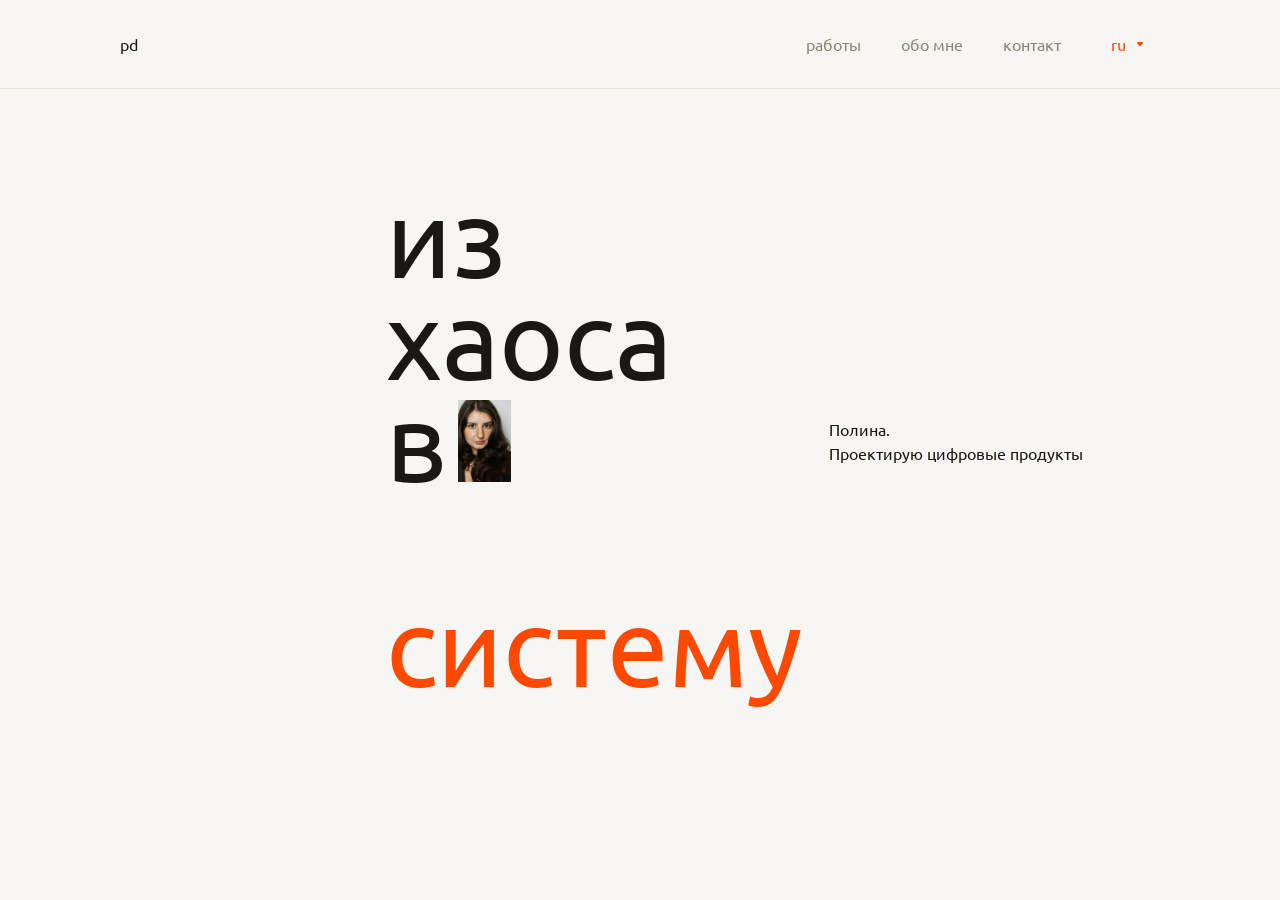
==== commit 1da8df11: "Add files via upload" ====
--- a/index.html
+++ b/index.html
@@ -60,31 +60,34 @@
     <!-- ---------- ЭКРАН 1: ГЛАВНЫЙ ЭКРАН (HERO) ---------- -->
     <section class="screen screen--hero" id="screen-hero">
       <div class="hero__row">
+        <div class="hero__row-inner">
 
-        <h1 class="hero__title">
-          из<br>
-          хаоса<br>
-          в
-          <!--
-            Маленькая фотография-вставка рядом со словом "в".
-            ВАЖНО: сейчас файла картинки еще нет, нужно его добавить.
-            1. Открой нужный фрейм в Figma
-            2. Кликни правой кнопкой на эту маленькую фотографию
-            3. Export → PNG → Export
-            4. Положи скачанный файл в папку images и назови его hero-photo.png
-          -->
-          <span class="hero__photo-wrap">
-            <img src="images/hero-photo.png" alt="" class="hero__photo">
-          </span>
-          <br>
-          <span class="hero__title-accent">систему</span>
-        </h1>
+          <h1 class="hero__title">
+            из<br>
+            хаоса<br>
+            <!--
+              Строка с фото — отдельный flex-блок, чтобы фото точно
+              вставало по центру высоты именно этой строки.
+              ВАЖНО: сейчас файла картинки еще нет, нужно его добавить.
+              1. Открой нужный фрейм в Figma
+              2. Кликни правой кнопкой на эту маленькую фотографию
+              3. Export → PNG → Export
+              4. Положи скачанный файл в папку images и назови его hero-photo.png
+            -->
+            <span class="hero__line--with-photo">
+              в
+              <img src="images/hero-photo.png" alt="" class="hero__photo">
+            </span>
+            <br>
+            <span class="hero__title-accent">систему</span>
+          </h1>
 
-        <p class="hero__subtitle">
-          Полина.<br>
-          Проектирую цифровые продукты
-        </p>
+          <p class="hero__subtitle">
+            Полина.<br>
+            Проектирую цифровые продукты
+          </p>
 
+        </div>
       </div>
     </section>
 
--- a/style.css
+++ b/style.css
@@ -162,12 +162,16 @@
    ЭКРАН 1: HERO (главный заголовок)
 ============================================================= */
 .hero__row {
-  /* Это обёртка вокруг заголовка и подзаголовка.
-     padding-top — это и есть тот самый отступ "от шапки до надписи",
-     который ты просила подвинуть. Чем меньше число — тем выше
-     поднимается вся композиция (заголовок + фото + текст справа). */
+  /* Этот блок отвечает ТОЛЬКО за отступ сверху (от шапки до композиции).
+     padding-top — то самое число, которое ты просила подвинуть. */
+  padding-top: 96px; /* по умолчанию (русская версия) */
+}
+
+.hero__row-inner {
+  /* А этот блок — ТОЛЬКО за центрирование подзаголовка относительно заголовка.
+     Раньше padding-top и центрирование были на одном и том же блоке,
+     из-за чего подзаголовок съезжал вверх — поэтому разнесла на два уровня. */
   position: relative;
-  padding-top: 96px; /* по умолчанию (русская версия) */
 }
 
 .hero__title {
@@ -187,10 +191,14 @@
   color: var(--color-accent); /* слово "систему" выделено оранжевым */
 }
 
-.hero__photo-wrap {
-  display: inline-flex;
-  vertical-align: middle;
-  margin: 0 12px;
+.hero__line--with-photo {
+  /* Строка, в которой стоит фото ("в" / "to"). display:flex +
+     align-items:center гарантируют, что фото встанет ровно по
+     центру высоты ЭТОЙ строки, а не "примерно", как было раньше
+     с vertical-align. */
+  display: flex;
+  align-items: center;
+  gap: 12px;
 }
 
 .hero__photo {
@@ -203,9 +211,6 @@
   height: 82px;
   width: auto;
   object-fit: contain;
-
-  /* border-radius (скругление углов) убрала — в макете его не было,
-     это была моя самодеятельность, нужно было сразу спросить. */
   border-radius: 0;
 }
 
@@ -243,8 +248,9 @@
   letter-spacing: 1px;   /* в английской версии добавлен небольшой интервал между буквами */
 }
 
-.hero__subtitle--en {
-  /* В английском макете подзаголовок стоит немного левее, чем в русском,
-     потому что слово "flow" короче слова "систему". */
-  left: 57.92%;
-}
+/* Раньше здесь было отдельное значение left для английской версии (57.92%),
+   потому что в твоём исходном макете оно отличалось от русского —
+   из-за того, что слово "flow" короче слова "систему". Но ты попросила,
+   чтобы левый край подзаголовка совпадал в обеих версиях, поэтому
+   убрала переопределение — теперь обе версии используют одно и то же
+   значение left из общего правила .hero__subtitle выше. */
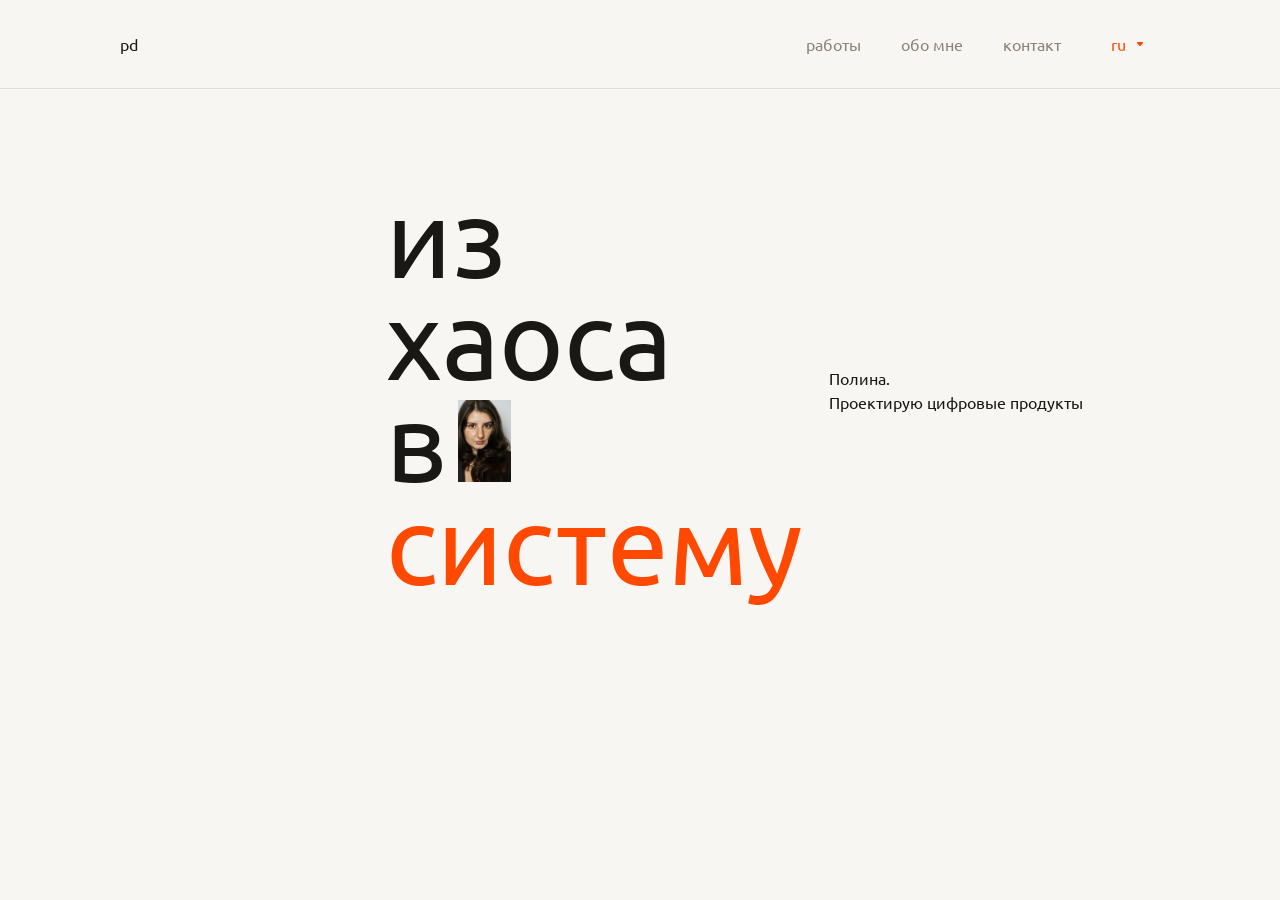
==== commit d292a117: "Add files via upload" ====
--- a/index.html
+++ b/index.html
@@ -66,18 +66,15 @@
             из<br>
             хаоса<br>
             <!--
-              Строка с фото — отдельный flex-блок, чтобы фото точно
-              вставало по центру высоты именно этой строки.
+              Фото "накладывается" поверх буквы "в" и не влияет на
+              высоту строки (см. комментарий в style.css).
               ВАЖНО: сейчас файла картинки еще нет, нужно его добавить.
               1. Открой нужный фрейм в Figma
               2. Кликни правой кнопкой на эту маленькую фотографию
               3. Export → PNG → Export
               4. Положи скачанный файл в папку images и назови его hero-photo.png
             -->
-            <span class="hero__line--with-photo">
-              в
-              <img src="images/hero-photo.png" alt="" class="hero__photo">
-            </span>
+            <span class="hero__letter-with-photo">в<img src="images/hero-photo.png" alt="" class="hero__photo"></span>
             <br>
             <span class="hero__title-accent">систему</span>
           </h1>
--- a/style.css
+++ b/style.css
@@ -191,23 +191,28 @@
   color: var(--color-accent); /* слово "систему" выделено оранжевым */
 }
 
-.hero__line--with-photo {
-  /* Строка, в которой стоит фото ("в" / "to"). display:flex +
-     align-items:center гарантируют, что фото встанет ровно по
-     центру высоты ЭТОЙ строки, а не "примерно", как было раньше
-     с vertical-align. */
-  display: flex;
-  align-items: center;
-  gap: 12px;
+.hero__letter-with-photo {
+  /* Эта обёртка оборачивает только саму букву "в" / "to".
+     position:relative делает её "точкой отсчёта" для фото,
+     а размер у неё — естественный, как у обычной строки текста
+     (фото внутрь НЕ считается, см. ниже). */
+  position: relative;
+  display: inline-block;
 }
 
 .hero__photo {
-  /* Раньше тут было жёстко задано width:56px + object-fit:cover —
-     из-за этого браузер ОБРЕЗАЛ картинку, чтобы насильно "впихнуть"
-     её в прямоугольник 56×82, даже если у твоего фото другие пропорции.
-     Теперь вместо этого: задаём только высоту (82px, как в макете),
-     а ширина подстраивается сама — картинка показывается ЦЕЛИКОМ,
-     без обрезки. */
+  /* position:absolute — это главное исправление. Раньше фото стояло
+     "в потоке" текста, и из-за того, что оно выше невидимых полей
+     строки, браузер раздувал саму строку (отсюда был лишний зазор
+     перед "систему"/"flow"). Теперь фото вообще не участвует в расчёте
+     высоты строки — оно просто "накладывается" поверх.
+     top:50% + transform:translateY(-50%) центрируют его по высоте
+     именно буквы "в"/"to" (а не всей строки с её полями). */
+  position: absolute;
+  left: calc(100% + 12px);
+  top: 50%;
+  transform: translateY(-50%);
+
   height: 82px;
   width: auto;
   object-fit: contain;
